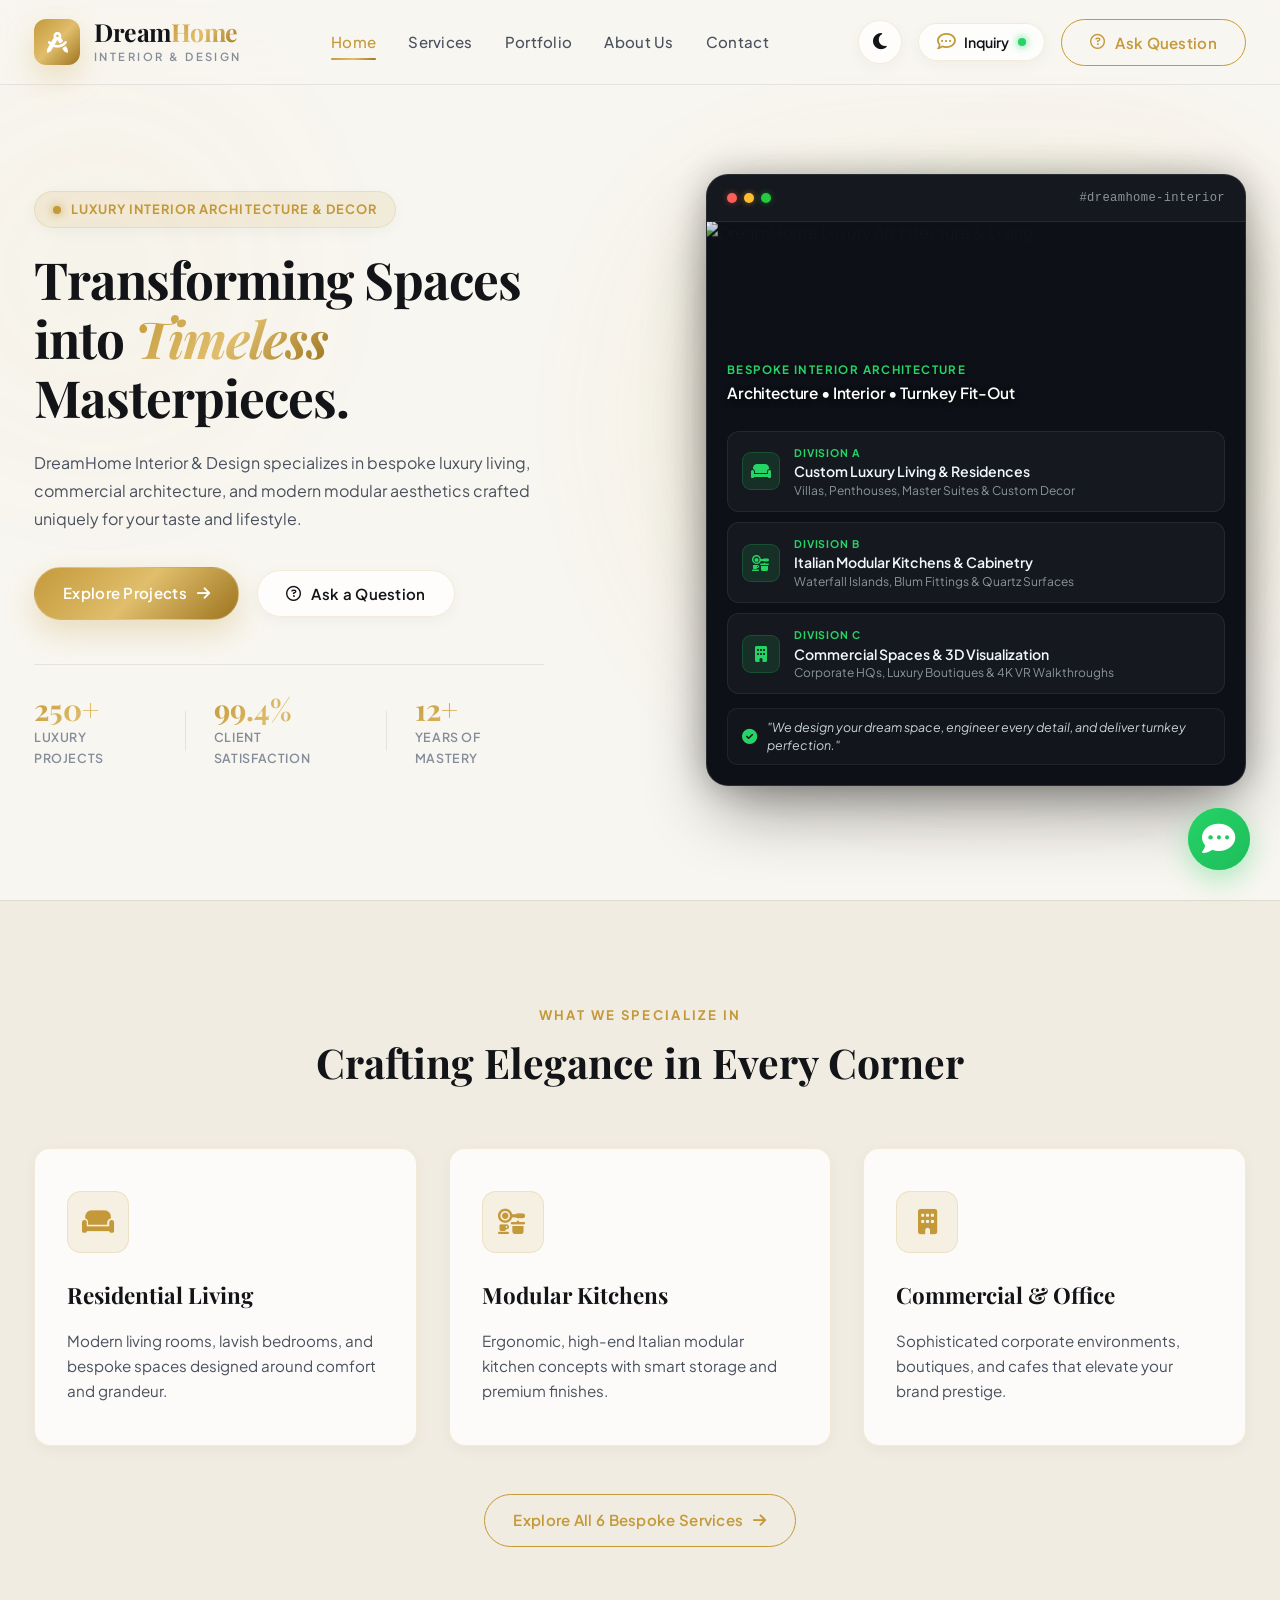
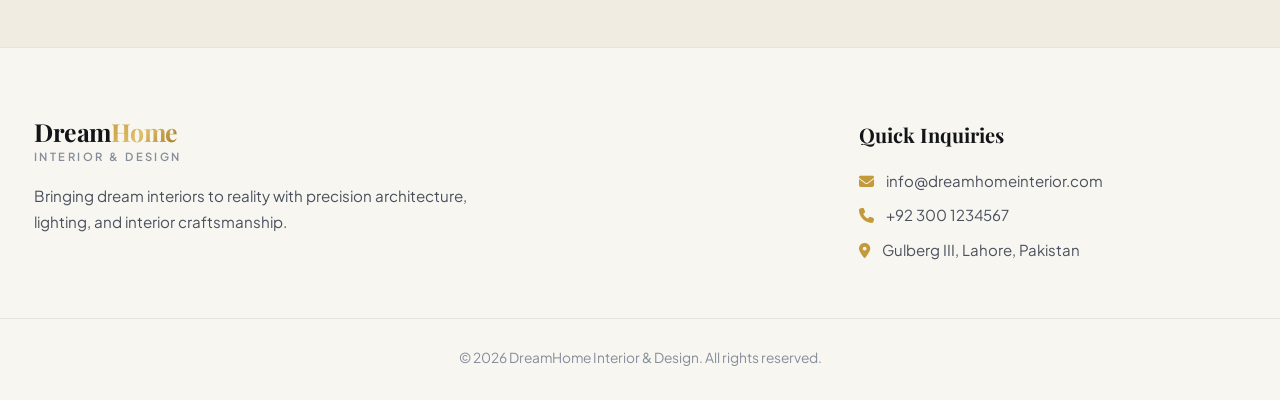
==== index.html @ 539689bb "first commit" ====
<!DOCTYPE html>
<html lang="en" data-theme="light">
<head>
    <meta charset="UTF-8">
    <meta name="viewport" content="width=device-width, initial-scale=1.0">
    <title>DreamHome Interior & Design | Luxury Architecture & Living</title>
    
    <!-- Google Fonts -->
    <link rel="preconnect" href="https://fonts.googleapis.com">
    <link rel="preconnect" href="https://fonts.gstatic.com" crossorigin>
    <link href="https://fonts.googleapis.com/css2?family=Playfair+Display:ital,wght@0,500;0,700;0,900;1,400&family=Plus+Jakarta+Sans:wght@300;400;500;600;700&display=swap" rel="stylesheet">
    
    <!-- Font Awesome Icons -->
    <link rel="stylesheet" href="https://cdnjs.cloudflare.com/ajax/libs/font-awesome/6.4.0/css/all.min.css">
    
    <!-- Custom CSS -->
    <link rel="stylesheet" href="style.css">
</head>
<body>

    <!-- ================= NAVBAR / HEADER ================= -->
    <header class="header">
        <div class="container nav-container">
            <a href="#" class="logo">
                <span class="logo-mark"><i class="fa-solid fa-compass-drafting"></i></span>
                <div class="logo-text">
                    <span class="brand-name">Dream<span>Home</span></span>
                    <span class="brand-sub">Interior & Design</span>
                </div>
            </a>

            <!-- Navigation Links -->
            <nav class="nav-menu" id="navMenu">
                <a href="index.html" class="nav-link active">Home</a>
                <a href="services.html" class="nav-link">Services</a>
                <a href="portfolio.html" class="nav-link">Portfolio</a>
                <a href="about.html" class="nav-link">About Us</a>
                <a href="contact.html" class="nav-link">Contact</a>
            </nav>

            <!-- Action Controls (Dark Mode & Ask Question) -->
            <div class="nav-actions">
                <!-- Theme Switcher Button -->
                <button class="theme-toggle-btn" id="themeToggle" aria-label="Toggle dark mode" title="Dark / Light Mode">
                    <i class="fa-solid fa-moon moon-icon"></i>
                    <i class="fa-solid fa-sun sun-icon"></i>
                </button>

                <!-- Message Inquiry Button with Hover WhatsApp Options -->
                <div class="nav-msg-wrapper" id="navMsgWrapper">
                    <button class="nav-msg-btn" id="navMsgBtn" aria-label="Message Inquiry" title="Message Inquiry">
                        <i class="fa-regular fa-comment-dots"></i>
                        <span class="nav-msg-text">Inquiry</span>
                        <span class="msg-dot"></span>
                    </button>
                    <div class="nav-msg-dropdown" id="navMsgDropdown">
                        <div class="dropdown-header">
                            <div class="dropdown-msg-icon"><i class="fa-solid fa-comments"></i></div>
                            <div>
                                <strong>Inquiry through WhatsApp</strong>
                                <span>Online | Instant Response</span>
                            </div>
                        </div>
                        <div class="dropdown-items">
                            <a href="https://wa.me/923001234567?text=Hello%20DreamHome!%20I%20have%20a%20general%20interior%20design%20inquiry." target="_blank" rel="noopener" class="dropdown-item">
                                <i class="fa-regular fa-comment-dots"></i>
                                <div>
                                    <strong>General Inquiry</strong>
                                    <small>Chat directly on WhatsApp</small>
                                </div>
                            </a>
                            <a href="https://wa.me/923001234567?text=Hello%20DreamHome!%20I%20want%20to%20get%20an%20estimate%20and%20quotation%20for%20my%20interior." target="_blank" rel="noopener" class="dropdown-item">
                                <i class="fa-solid fa-calculator"></i>
                                <div>
                                    <strong>Get Cost Estimate</strong>
                                    <small>Send room sizes to get pricing quote</small>
                                </div>
                            </a>
                            <a href="https://wa.me/923001234567?text=Hello%20DreamHome!%20I%20would%20like%20to%20book%20a%20site%20consultation%20visit." target="_blank" rel="noopener" class="dropdown-item">
                                <i class="fa-regular fa-calendar-check"></i>
                                <div>
                                    <strong>Book Site Consultation</strong>
                                    <small>Schedule an architect site visit</small>
                                </div>
                            </a>
                        </div>
                    </div>
                </div>

                <!-- Ask Question Button in Header -->
                <button class="btn btn-outline ask-btn" id="openAskModalBtn">
                    <i class="fa-regular fa-circle-question"></i>
                    <span>Ask Question</span>
                </button>

                <!-- Mobile Hamburger Icon -->
                <button class="mobile-toggle-btn" id="mobileMenuBtn" aria-label="Toggle menu">
                    <i class="fa-solid fa-bars"></i>
                </button>
            </div>
        </div>
        <!-- Mobile Drawer Overlay -->
        <div class="nav-overlay" id="navOverlay"></div>
    </header>

    <!-- ================= HERO SECTION ================= -->
    <section class="hero-section" id="home">
        <!-- Ambient Decorative Glows -->
        <div class="ambient-glow glow-hero-left"></div>
        <div class="ambient-glow glow-hero-right"></div>

        <div class="container hero-container">
            
            <!-- Hero Left Side (Content & Buttons) -->
            <div class="hero-content">
                <div class="hero-badge">
                    <span class="badge-dot"></span>
                    <span>Luxury Interior Architecture & Decor</span>
                </div>
                
                <h1 class="hero-title">
                    Transforming Spaces into <span class="title-highlight">Timeless</span> Masterpieces.
                </h1>
                
                <p class="hero-description">
                    DreamHome Interior & Design specializes in bespoke luxury living, commercial architecture, and modern modular aesthetics crafted uniquely for your taste and lifestyle.
                </p>
                
                <div class="hero-buttons">
                    <a href="portfolio.html" class="btn btn-primary">
                        <span>Explore Projects</span>
                        <i class="fa-solid fa-arrow-right"></i>
                    </a>
                    
                    <button class="btn btn-glass" id="heroConsultBtn">
                        <i class="fa-regular fa-circle-question"></i>
                        <span>Ask a Question</span>
                    </button>
                </div>

                <!-- Stats / Trust Counters -->
                <div class="hero-stats">
                    <div class="stat-item">
                        <span class="stat-number">250+</span>
                        <span class="stat-label">Luxury Projects</span>
                    </div>
                    <div class="stat-divider"></div>
                    <div class="stat-item">
                        <span class="stat-number">99.4%</span>
                        <span class="stat-label">Client Satisfaction</span>
                    </div>
                    <div class="stat-divider"></div>
                    <div class="stat-item">
                        <span class="stat-number">12+</span>
                        <span class="stat-label">Years of Mastery</span>
                    </div>
                </div>
            </div>

            <!-- Hero Right Side (Interactive Architectural Dashboard Card with Merged Picture) -->
            <div class="hero-image-wrapper">
                <div class="hero-image-aura"></div>
                
                <div class="hero-preview-card">
                    <!-- Top Bar with macOS Window Dots & Tag -->
                    <div class="preview-card-topbar">
                        <div class="window-controls">
                            <span class="control-dot dot-close"></span>
                            <span class="control-dot dot-minimize"></span>
                            <span class="control-dot dot-maximize"></span>
                        </div>
                        <div class="card-tag">#dreamhome-interior</div>
                    </div>

                    <!-- Background Picture Header with Gradient Fade & Text Overlay -->
                    <div class="preview-card-imgbox">
                        <img src="https://images.unsplash.com/photo-1600210492486-724fe5c67fb0?auto=format&fit=crop&w=1200&q=85" 
                             alt="DreamHome Luxury Architecture & Living" 
                             class="preview-img">
                        <div class="preview-img-overlay"></div>
                        <div class="card-headline-group">
                            <span class="card-accent-label">BESPOKE INTERIOR ARCHITECTURE</span>
                            <h3 class="card-headline">Architecture • Interior • Turnkey Fit-Out</h3>
                        </div>
                    </div>

                    <!-- Card Body Content with Interior Divisions -->
                    <div class="preview-card-body">

                        <!-- 3 Divisions List (Customized for DreamHome) -->
                        <div class="division-cards-list">
                            
                            <!-- Division A -->
                            <a href="services.html" class="division-item">
                                <div class="division-icon">
                                    <i class="fa-solid fa-couch"></i>
                                </div>
                                <div class="division-info">
                                    <span class="division-tag">DIVISION A</span>
                                    <h4>Custom Luxury Living & Residences</h4>
                                    <p>Villas, Penthouses, Master Suites & Custom Decor</p>
                                </div>
                            </a>

                            <!-- Division B -->
                            <a href="services.html" class="division-item">
                                <div class="division-icon">
                                    <i class="fa-solid fa-kitchen-set"></i>
                                </div>
                                <div class="division-info">
                                    <span class="division-tag">DIVISION B</span>
                                    <h4>Italian Modular Kitchens & Cabinetry</h4>
                                    <p>Waterfall Islands, Blum Fittings & Quartz Surfaces</p>
                                </div>
                            </a>

                            <!-- Division C -->
                            <a href="services.html" class="division-item">
                                <div class="division-icon">
                                    <i class="fa-solid fa-building"></i>
                                </div>
                                <div class="division-info">
                                    <span class="division-tag">DIVISION C</span>
                                    <h4>Commercial Spaces & 3D Visualization</h4>
                                    <p>Corporate HQs, Luxury Boutiques & 4K VR Walkthroughs</p>
                                </div>
                            </a>

                        </div>

                        <!-- Card Footer Quote with Green Check -->
                        <div class="preview-card-footer">
                            <i class="fa-solid fa-circle-check"></i>
                            <span>"We design your dream space, engineer every detail, and deliver turnkey perfection."</span>
                        </div>
                    </div>
                </div>

            </div>

        </div>
    </section>

    <!-- ================= FEATURED HIGHLIGHTS ================= -->
    <section class="services-preview" id="services">
        <div class="container">
            <div class="section-header">
                <span class="sub-heading">What We Specialize In</span>
                <h2 class="main-heading">Crafting Elegance in Every Corner</h2>
            </div>

            <div class="services-grid">
                <div class="service-card">
                    <div class="card-icon"><i class="fa-solid fa-couch"></i></div>
                    <h3>Residential Living</h3>
                    <p>Modern living rooms, lavish bedrooms, and bespoke spaces designed around comfort and grandeur.</p>
                </div>

                <div class="service-card">
                    <div class="card-icon"><i class="fa-solid fa-kitchen-set"></i></div>
                    <h3>Modular Kitchens</h3>
                    <p>Ergonomic, high-end Italian modular kitchen concepts with smart storage and premium finishes.</p>
                </div>

                <div class="service-card">
                    <div class="card-icon"><i class="fa-solid fa-building"></i></div>
                    <h3>Commercial & Office</h3>
                    <p>Sophisticated corporate environments, boutiques, and cafes that elevate your brand prestige.</p>
                </div>
            </div>

            <!-- Link to Dedicated Services Page -->
            <div class="services-more-cta">
                <a href="services.html" class="btn btn-outline">
                    <span>Explore All 6 Bespoke Services</span>
                    <i class="fa-solid fa-arrow-right"></i>
                </a>
            </div>
        </div>
    </section>

    <!-- ================= FOOTER ================= -->
    <footer class="footer" id="contact">
        <div class="container footer-content">
            <div class="footer-brand">
                <div class="logo-text">
                    <span class="brand-name">Dream<span>Home</span></span>
                    <span class="brand-sub">Interior & Design</span>
                </div>
                <p>Bringing dream interiors to reality with precision architecture, lighting, and interior craftsmanship.</p>
            </div>
            <div class="footer-links">
                <h4>Quick Inquiries</h4>
                <p><i class="fa-solid fa-envelope"></i> <a href="mailto:info@dreamhomeinterior.com">info@dreamhomeinterior.com</a></p>
                <p><i class="fa-solid fa-phone"></i> <a href="tel:+923001234567">+92 300 1234567</a></p>
                <p><i class="fa-solid fa-location-dot"></i> Gulberg III, Lahore, Pakistan</p>
            </div>
        </div>
        <div class="footer-bottom">
            <p>&copy; 2026 DreamHome Interior & Design. All rights reserved.</p>
        </div>
    </footer>

    <!-- ================= ASK QUESTION MODAL POPUP ================= -->
    <div class="modal-backdrop" id="askModal">
        <div class="modal-box">
            <button class="modal-close" id="closeAskModalBtn" aria-label="Close modal">
                <i class="fa-solid fa-xmark"></i>
            </button>
            <div class="modal-header">
                <div class="modal-icon">
                    <i class="fa-regular fa-comments"></i>
                </div>
                <h3>Ask a Question</h3>
                <p>Have an idea or need an estimate for your dream space? Send us a quick query!</p>
            </div>
            
            <form id="askForm" class="modal-form">
                <div class="form-group">
                    <label for="userName">Your Full Name</label>
                    <input type="text" id="userName" placeholder="e.g. Ali Ahmed" required>
                </div>

                <div class="form-group">
                    <label for="userPhone">Phone / WhatsApp Number</label>
                    <input type="tel" id="userPhone" placeholder="+92 300 1234567" required>
                </div>

                <div class="form-group">
                    <label for="userCategory">Project Type</label>
                    <select id="userCategory">
                        <option value="Home Interior">Full Home Interior</option>
                        <option value="Kitchen Design">Modular Kitchen</option>
                        <option value="Office / Commercial">Office / Commercial Space</option>
                        <option value="Renovation & Decor">Renovation & Decor</option>
                    </select>
                </div>

                <div class="form-group">
                    <label for="userQuestion">Your Question or Requirements</label>
                    <textarea id="userQuestion" rows="3" placeholder="Tell us about your room size, budget, or preferred design style..." required></textarea>
                </div>

                <button type="submit" class="btn btn-primary submit-btn">
                    <span>Send Query via WhatsApp</span>
                    <i class="fa-solid fa-comment-dots"></i>
                </button>
            </form>
        </div>
    </div>

    <!-- ================= FLOATING WHATSAPP / MESSAGE BUTTON ================= -->
    <a href="https://wa.me/923001234567?text=Hello%20DreamHome%20Interior%20%26%20Design!%20I%20would%20like%20to%20inquire%20about%20interior%20design%20services." 
       target="_blank" 
       rel="noopener noreferrer" 
       class="floating-whatsapp" 
       title="Inquiry via WhatsApp"
       aria-label="WhatsApp Inquiry">
        <div class="wa-tooltip">Inquiry via WhatsApp</div>
        <div class="wa-icon-box">
            <i class="fa-solid fa-comment-dots"></i>
        </div>
        <span class="wa-pulse"></span>
    </a>

    <!-- Custom JavaScript -->
    <script src="script.js"></script>
</body>
</html>
---- style.css ----
/* ==========================================================================
   DREAMHOME INTERIOR & DESIGN - LUXURY ARCHITECTURE & DECOR
   Enhanced Modern Aesthetic, Luxury Color Palettes & Full Responsive System
   ========================================================================== */

/* ---------- 1. DESIGN TOKENS & COLOR THEMES ---------- */
:root {
    /* Typography */
    --font-heading: 'Playfair Display', Georgia, serif;
    --font-body: 'Plus Jakarta Sans', system-ui, -apple-system, sans-serif;

    /* LIGHT THEME (Warm Alabaster, Cashmere Silk & Royal Champagne Gold) */
    --bg-primary: #f8f6f0;
    --bg-secondary: #f0ece1;
    --bg-surface: rgba(255, 255, 255, 0.78);
    --bg-surface-solid: #ffffff;
    --bg-modal: #ffffff;
    --header-bg: rgba(248, 246, 240, 0.82);

    --text-primary: #121418;
    --text-secondary: #4a515e;
    --text-muted: #858d9b;

    /* Metallic Imperial Gold Palette */
    --gold-primary: #c4993a;
    --gold-light: #e0be6c;
    --gold-dark: #9e741e;
    --gold-gradient: linear-gradient(135deg, #c4993a 0%, #e0be6c 50%, #9e741e 100%);
    --gold-gradient-hover: linear-gradient(135deg, #d8ac44 0%, #ecd087 50%, #b08323 100%);
    --gold-subtle: rgba(196, 153, 58, 0.12);
    --gold-glow: rgba(196, 153, 58, 0.32);
    --gold-hairline: rgba(196, 153, 58, 0.24);

    --border-color: rgba(18, 20, 24, 0.08);
    --border-card: rgba(196, 153, 58, 0.18);

    /* Shadows & Elevations */
    --shadow-sm: 0 4px 15px rgba(0, 0, 0, 0.04);
    --shadow-md: 0 10px 30px rgba(18, 20, 24, 0.06);
    --shadow-lg: 0 24px 55px rgba(18, 20, 24, 0.09);
    --shadow-gold: 0 12px 30px rgba(196, 153, 58, 0.28);

    /* WhatsApp Accent */
    --whatsapp-base: #25d366;
    --whatsapp-dark: #128c7e;
    --whatsapp-glow: rgba(37, 211, 102, 0.35);

    /* Spacing & Radii */
    --radius-sm: 8px;
    --radius-md: 16px;
    --radius-lg: 28px;
    --radius-full: 9999px;

    /* Transitions */
    --ease-smooth: cubic-bezier(0.16, 1, 0.3, 1);
    --transition: all 0.35s var(--ease-smooth);
}

/* DARK THEME (Midnight Obsidian, Smoked Onyx & Radiant Champagne) */
[data-theme="dark"] {
    --bg-primary: #090b0e;
    --bg-secondary: #10141b;
    --bg-surface: rgba(16, 20, 27, 0.76);
    --bg-surface-solid: #131720;
    --bg-modal: #12161f;
    --header-bg: rgba(9, 11, 14, 0.85);

    --text-primary: #f8f9fa;
    --text-secondary: #a3acba;
    --text-muted: #6e7787;

    /* Luminous Champagne Gold for Dark Mode */
    --gold-primary: #dfb557;
    --gold-light: #f3d489;
    --gold-dark: #b88b2b;
    --gold-gradient: linear-gradient(135deg, #dfb557 0%, #f3d489 50%, #b88b2b 100%);
    --gold-gradient-hover: linear-gradient(135deg, #ecd087 0%, #fff0be 50%, #c99c35 100%);
    --gold-subtle: rgba(223, 181, 87, 0.16);
    --gold-glow: rgba(223, 181, 87, 0.4);
    --gold-hairline: rgba(223, 181, 87, 0.28);

    --border-color: rgba(255, 255, 255, 0.08);
    --border-card: rgba(223, 181, 87, 0.22);

    --shadow-sm: 0 4px 20px rgba(0, 0, 0, 0.4);
    --shadow-md: 0 12px 35px rgba(0, 0, 0, 0.6);
    --shadow-lg: 0 25px 65px rgba(0, 0, 0, 0.8);
    --shadow-gold: 0 12px 35px rgba(223, 181, 87, 0.35);
}

/* ---------- 2. RESET & BASE SETUP ---------- */
*, *::before, *::after {
    margin: 0;
    padding: 0;
    box-sizing: border-box;
}

html {
    scroll-behavior: smooth;
    font-size: 16px;
    -webkit-text-size-adjust: 100%;
}

body {
    font-family: var(--font-body);
    background-color: var(--bg-primary);
    color: var(--text-primary);
    line-height: 1.65;
    overflow-x: hidden;
    position: relative;
    transition: background-color 0.45s ease, color 0.45s ease;
    -webkit-font-smoothing: antialiased;
    -moz-osx-font-smoothing: grayscale;
}

img {
    max-width: 100%;
    height: auto;
    display: block;
}

a {
    color: inherit;
    text-decoration: none;
    transition: var(--transition);
}

button {
    font-family: inherit;
    cursor: pointer;
    border: none;
    background: transparent;
    outline: none;
    transition: var(--transition);
}

.container {
    width: 100%;
    max-width: 1260px;
    margin: 0 auto;
    padding: 0 24px;
}

/* ---------- 3. AMBIENT GLOW BACKDROPS ---------- */
.ambient-glow {
    position: absolute;
    border-radius: 50%;
    filter: blur(100px);
    pointer-events: none;
    z-index: 1;
    opacity: 0.6;
    transition: var(--transition);
}

.glow-hero-left {
    top: 5%;
    left: -10%;
    width: 450px;
    height: 450px;
    background: radial-gradient(circle, var(--gold-subtle) 0%, transparent 70%);
}

.glow-hero-right {
    top: 15%;
    right: -5%;
    width: 550px;
    height: 550px;
    background: radial-gradient(circle, var(--gold-subtle) 0%, transparent 70%);
    opacity: 0.8;
}

/* ---------- 4. HEADER & NAVIGATION ---------- */
.header {
    position: fixed;
    top: 0;
    left: 0;
    width: 100%;
    z-index: 1100;
    background: var(--header-bg);
    backdrop-filter: blur(16px);
    -webkit-backdrop-filter: blur(16px);
    border-bottom: 1px solid var(--border-color);
    transition: background 0.4s ease, border-color 0.4s ease;
}

.nav-container {
    display: flex;
    align-items: center;
    justify-content: space-between;
    height: 84px;
}

/* Brand Logo */
.logo {
    display: flex;
    align-items: center;
    gap: 14px;
    user-select: none;
}

.logo-mark {
    width: 46px;
    height: 46px;
    background: var(--gold-gradient);
    color: #ffffff;
    border-radius: 12px;
    display: flex;
    align-items: center;
    justify-content: center;
    font-size: 1.3rem;
    box-shadow: var(--shadow-gold);
    transition: transform 0.3s ease;
}

.logo:hover .logo-mark {
    transform: rotate(6deg) scale(1.05);
}

.logo-text {
    display: flex;
    flex-direction: column;
}

.brand-name {
    font-family: var(--font-heading);
    font-size: 1.55rem;
    font-weight: 700;
    letter-spacing: -0.02em;
    color: var(--text-primary);
    line-height: 1.1;
}

.brand-name span {
    background: var(--gold-gradient);
    -webkit-background-clip: text;
    -webkit-text-fill-color: transparent;
}

.brand-sub {
    font-size: 0.7rem;
    text-transform: uppercase;
    letter-spacing: 0.22em;
    color: var(--text-muted);
    font-weight: 600;
    margin-top: 2px;
}

/* Desktop Nav Menu */
.nav-menu {
    display: flex;
    align-items: center;
    gap: 32px;
}

.nav-link {
    font-size: 0.94rem;
    font-weight: 500;
    color: var(--text-secondary);
    position: relative;
    padding: 6px 0;
    letter-spacing: 0.02em;
}

.nav-link:hover,
.nav-link.active {
    color: var(--gold-primary);
}

.nav-link::after {
    content: '';
    position: absolute;
    bottom: 0;
    left: 0;
    width: 0;
    height: 2px;
    background: var(--gold-gradient);
    border-radius: 2px;
    transition: width 0.3s var(--ease-smooth);
}

.nav-link:hover::after,
.nav-link.active::after {
    width: 100%;
}

/* Nav Actions */
.nav-actions {
    display: flex;
    align-items: center;
    gap: 16px;
}

/* Luxury Theme Toggle Button */
.theme-toggle-btn {
    width: 44px;
    height: 44px;
    border-radius: 50%;
    background: var(--bg-surface);
    border: 1px solid var(--border-card);
    color: var(--text-primary);
    display: flex;
    align-items: center;
    justify-content: center;
    font-size: 1.15rem;
    box-shadow: var(--shadow-sm);
    position: relative;
    overflow: hidden;
}

.theme-toggle-btn:hover {
    border-color: var(--gold-primary);
    color: var(--gold-primary);
    transform: translateY(-2px);
    box-shadow: var(--shadow-gold);
}

.theme-toggle-btn .moon-icon {
    display: block;
    transition: transform 0.4s ease;
}

.theme-toggle-btn .sun-icon {
    display: none;
    color: #ffb830;
    transition: transform 0.4s ease;
}

[data-theme="dark"] .theme-toggle-btn .moon-icon {
    display: none;
}

[data-theme="dark"] .theme-toggle-btn .sun-icon {
    display: block;
}

/* Navbar Message & Inquiry Button (Clean Message Icon with WhatsApp Options on Hover) */
.nav-msg-wrapper {
    position: relative;
    display: inline-flex;
    align-items: center;
}

.nav-msg-btn {
    display: inline-flex;
    align-items: center;
    gap: 9px;
    padding: 9px 18px;
    border-radius: var(--radius-full);
    background: var(--bg-surface);
    border: 1px solid var(--border-card);
    color: var(--text-primary);
    font-size: 0.88rem;
    font-weight: 600;
    cursor: pointer;
    transition: var(--transition);
    position: relative;
    box-shadow: var(--shadow-sm);
    backdrop-filter: blur(10px);
}

.nav-msg-btn i {
    font-size: 1.15rem;
    color: var(--gold-primary);
    transition: transform 0.3s ease, color 0.3s ease;
}

.nav-msg-btn:hover {
    border-color: var(--gold-primary);
    color: var(--gold-primary);
    box-shadow: var(--shadow-gold);
    transform: translateY(-2px);
}

.nav-msg-btn:hover i {
    transform: scale(1.1);
}

.msg-dot {
    width: 8px;
    height: 8px;
    border-radius: 50%;
    background-color: var(--whatsapp-base);
    box-shadow: 0 0 8px var(--whatsapp-base);
    animation: waPulse 2s infinite ease-out;
}

/* WhatsApp Message Dropdown Menu */
.nav-msg-dropdown {
    position: absolute;
    top: calc(100% + 14px);
    right: 0;
    width: 320px;
    background: var(--bg-modal);
    border: 1.5px solid var(--border-card);
    border-radius: var(--radius-md);
    box-shadow: 0 20px 45px rgba(0, 0, 0, 0.22);
    opacity: 0;
    visibility: hidden;
    transform: translateY(10px);
    transition: all 0.25s var(--ease-smooth);
    z-index: 1200;
    backdrop-filter: blur(16px);
    -webkit-backdrop-filter: blur(16px);
    overflow: hidden;
}

[data-theme="dark"] .nav-msg-dropdown {
    box-shadow: 0 22px 55px rgba(0, 0, 0, 0.65);
}

.nav-msg-wrapper:hover .nav-msg-dropdown,
.nav-msg-wrapper.open .nav-msg-dropdown {
    opacity: 1;
    visibility: visible;
    transform: translateY(0);
}

.dropdown-header {
    display: flex;
    align-items: center;
    gap: 12px;
    padding: 16px 18px;
    background: var(--bg-secondary);
    border-bottom: 1px solid var(--border-color);
}

.dropdown-msg-icon {
    width: 38px;
    height: 38px;
    border-radius: 50%;
    background: var(--gold-subtle);
    color: var(--gold-primary);
    display: flex;
    align-items: center;
    justify-content: center;
    font-size: 1.25rem;
    flex-shrink: 0;
    border: 1px solid var(--border-card);
}

.dropdown-header strong {
    display: block;
    font-size: 0.92rem;
    color: var(--text-primary);
}

.dropdown-header span {
    font-size: 0.74rem;
    color: var(--text-muted);
}

.dropdown-items {
    padding: 8px;
    display: flex;
    flex-direction: column;
    gap: 4px;
}

.dropdown-item {
    display: flex;
    align-items: center;
    gap: 12px;
    padding: 10px 14px;
    border-radius: var(--radius-sm);
    color: var(--text-primary);
    transition: var(--transition);
}

.dropdown-item:hover {
    background: var(--bg-secondary);
    transform: translateX(4px);
}

.dropdown-item i {
    font-size: 1.1rem;
    color: var(--gold-primary);
    width: 20px;
    text-align: center;
    flex-shrink: 0;
}

.dropdown-item strong {
    display: block;
    font-size: 0.88rem;
    color: var(--text-primary);
}

.dropdown-item small {
    display: block;
    font-size: 0.75rem;
    color: var(--text-muted);
}

/* Mobile Hamburger Button */
.mobile-toggle-btn {
    display: none;
    width: 44px;
    height: 44px;
    border-radius: var(--radius-sm);
    background: var(--bg-surface);
    border: 1px solid var(--border-card);
    color: var(--text-primary);
    font-size: 1.35rem;
    align-items: center;
    justify-content: center;
    box-shadow: var(--shadow-sm);
}

.nav-overlay {
    display: none;
    position: fixed;
    inset: 0;
    background: rgba(0, 0, 0, 0.55);
    backdrop-filter: blur(4px);
    -webkit-backdrop-filter: blur(4px);
    z-index: 1050;
    opacity: 0;
    pointer-events: none;
    transition: opacity 0.3s ease;
}

.nav-overlay.active {
    opacity: 1;
    pointer-events: auto;
}

/* ---------- 5. BUTTONS (LUXURY FINISHES) ---------- */
.btn {
    display: inline-flex;
    align-items: center;
    justify-content: center;
    gap: 10px;
    padding: 13px 28px;
    border-radius: var(--radius-full);
    font-size: 0.94rem;
    font-weight: 600;
    letter-spacing: 0.02em;
    cursor: pointer;
    white-space: nowrap;
    position: relative;
    overflow: hidden;
    transition: var(--transition);
}

/* Primary Gold Button */
.btn-primary {
    background: var(--gold-gradient);
    color: #ffffff;
    box-shadow: var(--shadow-gold);
    border: 1px solid rgba(255, 255, 255, 0.2);
}

.btn-primary:hover {
    background: var(--gold-gradient-hover);
    transform: translateY(-2.5px);
    box-shadow: 0 16px 35px rgba(196, 153, 58, 0.45);
}

.btn-primary:active {
    transform: translateY(0);
}

/* Outline Gold Button */
.btn-outline {
    border: 1.5px solid var(--gold-primary);
    color: var(--gold-primary);
    background: transparent;
}

.btn-outline:hover {
    background: var(--gold-primary);
    color: #ffffff;
    transform: translateY(-2px);
    box-shadow: var(--shadow-gold);
}

/* Glassmorphism Secondary Button */
.btn-glass {
    background: var(--bg-surface);
    color: var(--text-primary);
    border: 1px solid var(--border-card);
    backdrop-filter: blur(12px);
    -webkit-backdrop-filter: blur(12px);
    box-shadow: var(--shadow-sm);
}

.btn-glass:hover {
    border-color: var(--gold-primary);
    color: var(--gold-primary);
    transform: translateY(-2px);
    box-shadow: var(--shadow-md);
}

/* ---------- 6. HERO SECTION ---------- */
.hero-section {
    position: relative;
    min-height: 100vh;
    padding: 155px 0 95px;
    display: flex;
    align-items: center;
    overflow: hidden;
}

.hero-container {
    display: grid;
    grid-template-columns: 1fr 1.25fr;
    align-items: center;
    gap: 45px;
    position: relative;
    z-index: 2;
}

/* Hero Content (Left) */
.hero-content {
    display: flex;
    flex-direction: column;
    align-items: flex-start;
    z-index: 3;
}

.hero-badge {
    display: inline-flex;
    align-items: center;
    gap: 10px;
    background: var(--gold-subtle);
    color: var(--gold-primary);
    border: 1px solid var(--border-card);
    padding: 7px 18px;
    border-radius: var(--radius-full);
    font-size: 0.8rem;
    font-weight: 700;
    letter-spacing: 0.08em;
    text-transform: uppercase;
    margin-bottom: 22px;
    box-shadow: var(--shadow-sm);
}

.badge-dot {
    width: 8px;
    height: 8px;
    background-color: var(--gold-primary);
    border-radius: 50%;
    box-shadow: 0 0 10px var(--gold-primary);
    animation: pulseDot 2s infinite ease-in-out;
}

.hero-title {
    font-family: var(--font-heading);
    font-size: clamp(2.3rem, 4vw, 3.8rem);
    line-height: 1.15;
    font-weight: 700;
    color: var(--text-primary);
    letter-spacing: -0.02em;
    margin-bottom: 22px;
}

.title-highlight {
    font-style: italic;
    background: var(--gold-gradient);
    -webkit-background-clip: text;
    -webkit-text-fill-color: transparent;
    display: inline-block;
}

.hero-description {
    font-size: clamp(1rem, 1.1vw, 1.15rem);
    color: var(--text-secondary);
    line-height: 1.75;
    margin-bottom: 34px;
    max-width: 510px;
}

.hero-buttons {
    display: flex;
    align-items: center;
    gap: 18px;
    flex-wrap: wrap;
    margin-bottom: 44px;
}

/* Hero Trust Counters */
.hero-stats {
    display: flex;
    align-items: center;
    gap: 28px;
    padding-top: 28px;
    border-top: 1px solid var(--border-color);
    width: 100%;
    max-width: 510px;
}

.stat-item {
    display: flex;
    flex-direction: column;
}

.stat-number {
    font-family: var(--font-heading);
    font-size: 1.85rem;
    font-weight: 700;
    line-height: 1.1;
    background: var(--gold-gradient);
    -webkit-background-clip: text;
    -webkit-text-fill-color: transparent;
}

.stat-label {
    font-size: 0.78rem;
    color: var(--text-muted);
    font-weight: 600;
    text-transform: uppercase;
    letter-spacing: 0.05em;
    margin-top: 2px;
}

.stat-divider {
    width: 1px;
    height: 40px;
    background: var(--border-color);
}

/* ---------- 7. HERO RIGHT SIDE (ARCHITECTURAL DASHBOARD CARD & PICTURE OVERLAY) ---------- */
.hero-image-wrapper {
    position: relative;
    width: 100%;
    display: flex;
    justify-content: flex-end;
    align-items: center;
}

/* Ambient Halo Radiating Behind Card */
.hero-image-aura {
    position: absolute;
    width: 100%;
    height: 100%;
    border-radius: 28px;
    background: radial-gradient(circle at 60% 40%, rgba(37, 211, 102, 0.16), rgba(196, 153, 58, 0.14) 45%, transparent 75%);
    filter: blur(65px);
    z-index: 1;
    opacity: 0.85;
    pointer-events: none;
}

/* Sleek macOS Architectural Card Container */
.hero-preview-card {
    position: relative;
    z-index: 2;
    width: 100%;
    max-width: 540px;
    background: #0d1117;
    border: 1.5px solid rgba(255, 255, 255, 0.12);
    border-radius: 22px;
    overflow: hidden;
    box-shadow: 0 30px 70px -12px rgba(0, 0, 0, 0.45), 0 0 35px rgba(0, 0, 0, 0.25);
    backdrop-filter: blur(20px);
    -webkit-backdrop-filter: blur(20px);
    transition: transform 0.4s var(--ease-smooth), box-shadow 0.4s var(--ease-smooth), border-color 0.4s ease;
}

.hero-preview-card:hover {
    transform: translateY(-5px);
    border-color: rgba(37, 211, 102, 0.35);
    box-shadow: 0 40px 85px -15px rgba(0, 0, 0, 0.6), 0 0 35px rgba(37, 211, 102, 0.15);
}

[data-theme="dark"] .hero-preview-card {
    background: #090d13;
    border-color: rgba(255, 255, 255, 0.1);
}

/* Card Window Top Bar */
.preview-card-topbar {
    display: flex;
    align-items: center;
    justify-content: space-between;
    padding: 13px 20px;
    background: rgba(255, 255, 255, 0.03);
    border-bottom: 1px solid rgba(255, 255, 255, 0.08);
}

.window-controls {
    display: flex;
    align-items: center;
    gap: 7px;
}

.control-dot {
    width: 10px;
    height: 10px;
    border-radius: 50%;
    display: inline-block;
}

.dot-close {
    background: #ff5f56;
    box-shadow: 0 0 6px rgba(255, 95, 86, 0.45);
}

.dot-minimize {
    background: #ffbd2e;
    box-shadow: 0 0 6px rgba(255, 189, 46, 0.45);
}

.dot-maximize {
    background: #27c93f;
    box-shadow: 0 0 6px rgba(39, 201, 63, 0.45);
}

.card-tag {
    font-family: 'SF Mono', 'Fira Code', Menlo, Monaco, Consolas, monospace;
    font-size: 0.76rem;
    color: #8b949e;
    letter-spacing: 0.03em;
    font-weight: 500;
}

/* Picture Box with Gradient Fade & Text Overlay */
.preview-card-imgbox {
    position: relative;
    width: 100%;
    height: 195px;
    overflow: hidden;
}

.preview-img {
    width: 100%;
    height: 100%;
    object-fit: cover;
    object-position: center;
    transform: scale(1.02);
    transition: transform 0.8s var(--ease-smooth);
}

.hero-preview-card:hover .preview-img {
    transform: scale(1.07);
}

.preview-img-overlay {
    position: absolute;
    inset: 0;
    background: linear-gradient(180deg, rgba(13, 17, 23, 0.08) 0%, rgba(13, 17, 23, 0.5) 45%, #0d1117 100%);
    pointer-events: none;
}

[data-theme="dark"] .preview-img-overlay {
    background: linear-gradient(180deg, rgba(9, 13, 19, 0.08) 0%, rgba(9, 13, 19, 0.55) 45%, #090d13 100%);
}

/* Text placed directly over the Hero Section Picture */
.card-headline-group {
    position: absolute;
    bottom: 14px;
    left: 20px;
    right: 20px;
    z-index: 3;
    pointer-events: none;
}

.card-accent-label {
    display: block;
    font-size: 0.72rem;
    font-weight: 700;
    color: #25d366;
    letter-spacing: 0.12em;
    text-transform: uppercase;
    margin-bottom: 4px;
    text-shadow: 0 1px 4px rgba(0, 0, 0, 0.7);
}

.card-headline {
    font-size: 0.96rem;
    font-weight: 600;
    color: #ffffff;
    letter-spacing: -0.01em;
    margin: 0;
    line-height: 1.3;
    text-shadow: 0 2px 6px rgba(0, 0, 0, 0.85);
}

/* Card Body with Division Cards List */
.preview-card-body {
    padding: 14px 20px 20px;
    display: flex;
    flex-direction: column;
    gap: 12px;
}

.division-cards-list {
    display: flex;
    flex-direction: column;
    gap: 10px;
}

.division-item {
    display: flex;
    align-items: center;
    gap: 14px;
    padding: 12px 14px;
    border-radius: 12px;
    background: rgba(255, 255, 255, 0.035);
    border: 1px solid rgba(255, 255, 255, 0.07);
    transition: all 0.28s var(--ease-smooth);
    cursor: pointer;
    text-decoration: none;
    color: inherit;
}

.division-item:hover {
    background: rgba(255, 255, 255, 0.075);
    border-color: rgba(37, 211, 102, 0.35);
    transform: translateX(4px);
}

.division-icon {
    width: 38px;
    height: 38px;
    border-radius: 9px;
    background: rgba(37, 211, 102, 0.12);
    color: #25d366;
    display: flex;
    align-items: center;
    justify-content: center;
    font-size: 1rem;
    flex-shrink: 0;
    border: 1px solid rgba(37, 211, 102, 0.2);
    transition: all 0.28s ease;
}

.division-item:hover .division-icon {
    background: rgba(37, 211, 102, 0.22);
    transform: scale(1.06);
    box-shadow: 0 0 12px rgba(37, 211, 102, 0.25);
}

.division-info {
    display: flex;
    flex-direction: column;
    gap: 2px;
}

.division-tag {
    font-size: 0.66rem;
    font-weight: 700;
    color: #25d366;
    letter-spacing: 0.08em;
    text-transform: uppercase;
}

.division-info h4 {
    font-size: 0.88rem;
    font-weight: 600;
    color: #f0f6fc;
    margin: 0;
    line-height: 1.25;
}

.division-info p {
    font-size: 0.75rem;
    color: #8b949e;
    margin: 0;
    line-height: 1.35;
}

/* Card Bottom Quote Pill */
.preview-card-footer {
    display: flex;
    align-items: center;
    gap: 10px;
    padding: 10px 14px;
    border-radius: 10px;
    background: rgba(255, 255, 255, 0.025);
    border: 1px solid rgba(255, 255, 255, 0.06);
    font-size: 0.78rem;
    color: #c9d1d9;
    margin-top: 2px;
}

.preview-card-footer i {
    color: #25d366;
    font-size: 0.95rem;
    flex-shrink: 0;
}

.preview-card-footer span {
    font-style: italic;
    color: #c9d1d9;
    line-height: 1.4;
}

/* ---------- 8. FEATURED SERVICES SECTION ---------- */
.services-preview {
    padding: 100px 0;
    background-color: var(--bg-secondary);
    border-top: 1px solid var(--border-color);
    position: relative;
    transition: background 0.45s ease;
}

.section-header {
    text-align: center;
    max-width: 680px;
    margin: 0 auto 60px;
}

.sub-heading {
    display: inline-block;
    color: var(--gold-primary);
    font-weight: 700;
    font-size: 0.82rem;
    letter-spacing: 0.18em;
    text-transform: uppercase;
    margin-bottom: 12px;
}

.main-heading {
    font-family: var(--font-heading);
    font-size: clamp(2rem, 3.2vw, 2.75rem);
    color: var(--text-primary);
    line-height: 1.22;
}

.services-grid {
    display: grid;
    grid-template-columns: repeat(3, 1fr);
    gap: 32px;
}

.service-card {
    background: var(--bg-surface);
    border: 1px solid var(--border-card);
    padding: 42px 32px;
    border-radius: var(--radius-md);
    transition: var(--transition);
    box-shadow: var(--shadow-sm);
    position: relative;
    backdrop-filter: blur(12px);
    -webkit-backdrop-filter: blur(12px);
}

.service-card:hover {
    transform: translateY(-8px);
    border-color: var(--gold-primary);
    box-shadow: var(--shadow-lg);
}

.card-icon {
    width: 62px;
    height: 62px;
    border-radius: 14px;
    background: var(--gold-subtle);
    color: var(--gold-primary);
    display: flex;
    align-items: center;
    justify-content: center;
    font-size: 1.6rem;
    margin-bottom: 24px;
    border: 1px solid var(--border-card);
    transition: transform 0.3s ease;
}

.service-card:hover .card-icon {
    transform: scale(1.08) rotate(4deg);
    background: var(--gold-gradient);
    color: #ffffff;
}

.service-card h3 {
    font-family: var(--font-heading);
    font-size: 1.4rem;
    margin-bottom: 14px;
    color: var(--text-primary);
}

.service-card p {
    font-size: 0.95rem;
    color: var(--text-secondary);
    line-height: 1.65;
}

/* ---------- 9. FOOTER ---------- */
.footer {
    background: var(--bg-primary);
    border-top: 1px solid var(--border-color);
    padding: 70px 0 30px;
    transition: background 0.45s ease;
}

.footer-content {
    display: grid;
    grid-template-columns: 2fr 1fr;
    gap: 50px;
    margin-bottom: 45px;
}

.footer-brand p {
    margin-top: 18px;
    color: var(--text-secondary);
    max-width: 440px;
    font-size: 0.95rem;
    line-height: 1.7;
}

.footer-links h4 {
    font-family: var(--font-heading);
    font-size: 1.25rem;
    margin-bottom: 18px;
    color: var(--text-primary);
}

.footer-links p {
    color: var(--text-secondary);
    font-size: 0.94rem;
    margin-bottom: 10px;
    display: flex;
    align-items: center;
    gap: 12px;
}

.footer-links i {
    color: var(--gold-primary);
}

.footer-bottom {
    text-align: center;
    border-top: 1px solid var(--border-color);
    padding-top: 28px;
    color: var(--text-muted);
    font-size: 0.86rem;
}

/* ---------- 10. ASK QUESTION MODAL POPUP ---------- */
.modal-backdrop {
    position: fixed;
    inset: 0;
    background: rgba(0, 0, 0, 0.7);
    backdrop-filter: blur(10px);
    -webkit-backdrop-filter: blur(10px);
    display: flex;
    align-items: center;
    justify-content: center;
    z-index: 2000;
    opacity: 0;
    visibility: hidden;
    padding: 24px;
    transition: opacity 0.35s ease, visibility 0.35s ease;
}

.modal-backdrop.active {
    opacity: 1;
    visibility: visible;
}

.modal-box {
    background: var(--bg-modal);
    border: 1px solid var(--border-card);
    width: 100%;
    max-width: 520px;
    max-height: 90vh;
    overflow-y: auto;
    border-radius: var(--radius-lg);
    padding: 38px 32px;
    position: relative;
    box-shadow: 0 30px 70px rgba(0, 0, 0, 0.5);
    transform: translateY(30px) scale(0.95);
    transition: transform 0.35s var(--ease-smooth);
}

.modal-backdrop.active .modal-box {
    transform: translateY(0) scale(1);
}

.modal-close {
    position: absolute;
    top: 22px;
    right: 22px;
    width: 38px;
    height: 38px;
    border-radius: 50%;
    background: var(--bg-secondary);
    color: var(--text-secondary);
    display: flex;
    align-items: center;
    justify-content: center;
    font-size: 1.15rem;
    border: 1px solid var(--border-color);
}

.modal-close:hover {
    color: #e74c3c;
    border-color: #e74c3c;
    transform: rotate(90deg);
}

.modal-header {
    margin-bottom: 26px;
}

.modal-icon {
    width: 52px;
    height: 52px;
    border-radius: 14px;
    background: var(--gold-subtle);
    color: var(--gold-primary);
    display: flex;
    align-items: center;
    justify-content: center;
    font-size: 1.5rem;
    margin-bottom: 16px;
    border: 1px solid var(--border-card);
}

.modal-header h3 {
    font-family: var(--font-heading);
    font-size: 1.7rem;
    color: var(--text-primary);
    margin-bottom: 8px;
}

.modal-header p {
    color: var(--text-secondary);
    font-size: 0.92rem;
}

.modal-form {
    display: flex;
    flex-direction: column;
    gap: 18px;
}

.form-group {
    display: flex;
    flex-direction: column;
    gap: 7px;
    text-align: left;
}

.form-group label {
    font-size: 0.86rem;
    font-weight: 600;
    color: var(--text-primary);
}

.form-group input,
.form-group select,
.form-group textarea {
    width: 100%;
    padding: 13px 18px;
    border-radius: var(--radius-sm);
    border: 1px solid var(--border-color);
    background: var(--bg-secondary);
    color: var(--text-primary);
    font-family: var(--font-body);
    font-size: 0.94rem;
    outline: none;
    transition: var(--transition);
}

.form-group input:focus,
.form-group select:focus,
.form-group textarea:focus {
    border-color: var(--gold-primary);
    box-shadow: 0 0 0 3px var(--gold-subtle);
}

.submit-btn {
    width: 100%;
    margin-top: 10px;
    background: linear-gradient(135deg, var(--whatsapp-base), var(--whatsapp-dark));
    box-shadow: 0 10px 25px var(--whatsapp-glow);
    color: #ffffff;
    font-size: 1rem;
    padding: 14px;
}

.submit-btn:hover {
    background: linear-gradient(135deg, #20ba5a, #0e7266);
    box-shadow: 0 14px 30px rgba(37, 211, 102, 0.5);
    transform: translateY(-2px);
}

/* ---------- 11. FLOATING WHATSAPP BUTTON ---------- */
.floating-whatsapp {
    position: fixed;
    bottom: 30px;
    right: 30px;
    z-index: 1500;
    display: flex;
    align-items: center;
    gap: 12px;
}

.wa-icon-box {
    width: 62px;
    height: 62px;
    background: linear-gradient(135deg, var(--whatsapp-base), #1ebd5b);
    color: #ffffff;
    border-radius: 50%;
    display: flex;
    align-items: center;
    justify-content: center;
    font-size: 2.1rem;
    box-shadow: 0 10px 28px var(--whatsapp-glow);
    position: relative;
    z-index: 2;
    transition: var(--transition);
}

.floating-whatsapp:hover .wa-icon-box {
    transform: scale(1.1) rotate(6deg);
    box-shadow: 0 14px 35px rgba(37, 211, 102, 0.6);
}

.wa-pulse {
    position: absolute;
    right: 0;
    bottom: 0;
    width: 62px;
    height: 62px;
    border-radius: 50%;
    background: var(--whatsapp-base);
    opacity: 0.65;
    animation: waPulse 2.2s infinite ease-out;
    z-index: 1;
}

.wa-tooltip {
    background: var(--bg-surface);
    color: var(--text-primary);
    border: 1px solid var(--border-card);
    padding: 9px 16px;
    border-radius: var(--radius-full);
    font-size: 0.84rem;
    font-weight: 600;
    box-shadow: var(--shadow-md);
    white-space: nowrap;
    opacity: 0;
    transform: translateX(12px);
    transition: var(--transition);
    pointer-events: none;
    backdrop-filter: blur(8px);
}

.floating-whatsapp:hover .wa-tooltip {
    opacity: 1;
    transform: translateX(0);
}

/* ---------- 12. KEYFRAME ANIMATIONS ---------- */
@keyframes floatCard {
    0%, 100% {
        transform: translateY(0);
    }
    50% {
        transform: translateY(-10px);
    }
}

@keyframes pulseDot {
    0%, 100% {
        opacity: 1;
        transform: scale(1);
    }
    50% {
        opacity: 0.35;
        transform: scale(1.4);
    }
}

@keyframes waPulse {
    0% {
        transform: scale(1);
        opacity: 0.7;
    }
    100% {
        transform: scale(1.75);
        opacity: 0;
    }
}

/* ==========================================================================
   13. COMPREHENSIVE RESPONSIVE DESIGN (DESKTOP, LAPTOP, TABLET, MOBILE)
   ========================================================================== */

/* Laptop & Large Tablets (<= 1140px) */
@media (max-width: 1140px) {
    .hero-container {
        gap: 35px;
    }

    .image-blend-container {
        height: 560px;
        max-width: 580px;
    }

    .badge-top {
        left: -10px;
        top: 30px;
    }

    .badge-bottom {
        right: -10px;
        bottom: 30px;
    }
}

/* Medium Tablets (<= 992px) */
@media (max-width: 992px) {
    .hero-section {
        padding: 135px 0 75px;
    }

    .hero-container {
        grid-template-columns: 1fr;
        text-align: center;
        gap: 55px;
    }

    .hero-content {
        align-items: center;
    }

    .hero-description {
        margin-left: auto;
        margin-right: auto;
    }

    .hero-buttons {
        justify-content: center;
    }

    .hero-stats {
        justify-content: center;
        margin: 0 auto;
    }

    .hero-image-wrapper {
        margin: 0 auto;
        justify-content: center;
    }

    .image-blend-container {
        height: 500px;
        max-width: 620px;
    }

    .services-grid {
        grid-template-columns: repeat(2, 1fr);
    }

    .footer-content {
        grid-template-columns: 1fr;
        gap: 35px;
    }
}

/* Small Tablets & Mobile Devices (<= 768px) */
@media (max-width: 768px) {
    .nav-container {
        height: 74px;
    }

    /* Mobile Drawer Menu */
    .nav-menu {
        position: fixed;
        top: 74px;
        left: 0;
        width: 100%;
        background: var(--bg-modal);
        flex-direction: column;
        align-items: center;
        padding: 35px 24px;
        gap: 22px;
        border-bottom: 1px solid var(--border-color);
        box-shadow: var(--shadow-lg);
        transform: translateY(-120%);
        opacity: 0;
        visibility: hidden;
        transition: transform 0.4s var(--ease-smooth), opacity 0.3s ease, visibility 0.3s ease;
        z-index: 1060;
    }

    .nav-menu.open {
        transform: translateY(0);
        opacity: 1;
        visibility: visible;
    }

    .nav-overlay {
        display: block;
    }

    .mobile-toggle-btn {
        display: flex;
    }

    .nav-actions .ask-btn {
        display: none; /* Accessible in Hero and WhatsApp on mobile */
    }

    .nav-msg-text {
        display: none;
    }

    .nav-msg-btn {
        padding: 0;
        width: 44px;
        height: 44px;
        border-radius: 50%;
        justify-content: center;
    }

    .msg-dot {
        position: absolute;
        top: 5px;
        right: 5px;
    }

    .nav-msg-dropdown {
        right: -60px;
        width: 290px;
    }

    .nav-msg-text {
        display: none;
    }

    .nav-msg-btn {
        padding: 0;
        width: 44px;
        height: 44px;
        border-radius: 50%;
        justify-content: center;
    }

    .msg-dot {
        position: absolute;
        top: 5px;
        right: 5px;
    }

    .nav-msg-dropdown {
        right: -60px;
        width: 290px;
    }

    .hero-section {
        padding: 115px 0 60px;
    }

    .hero-title {
        font-size: 2.35rem;
    }

    .hero-container {
        grid-template-columns: 1fr;
        gap: 40px;
    }

    .hero-image-wrapper {
        justify-content: center;
        width: 100%;
    }

    .hero-preview-card {
        max-width: 100%;
    }

    .preview-card-imgbox {
        height: 180px;
    }

    .services-preview {
        padding: 75px 0;
    }

    .services-grid {
        grid-template-columns: 1fr;
        gap: 22px;
    }

    .floating-whatsapp {
        bottom: 22px;
        right: 20px;
    }

    .wa-icon-box {
        width: 54px;
        height: 54px;
        font-size: 1.85rem;
    }

    .wa-pulse {
        width: 54px;
        height: 54px;
    }

    .wa-tooltip {
        display: none;
    }
}

/* Small Smartphone Screens (<= 480px) */
@media (max-width: 480px) {
    .container {
        padding: 0 18px;
    }

    .brand-name {
        font-size: 1.35rem;
    }

    .logo-mark {
        width: 40px;
        height: 40px;
        font-size: 1.1rem;
    }

    .hero-title {
        font-size: 2.05rem;
    }

    .hero-badge {
        font-size: 0.72rem;
        padding: 6px 14px;
    }

    .hero-buttons {
        flex-direction: column;
        width: 100%;
        gap: 12px;
    }

    .hero-buttons .btn {
        width: 100%;
        padding: 13px 20px;
    }

    .hero-stats {
        flex-direction: row;
        justify-content: space-between;
        gap: 12px;
        padding-top: 22px;
    }

    .stat-number {
        font-size: 1.45rem;
    }

    .stat-label {
        font-size: 0.7rem;
    }

    .preview-card-imgbox {
        height: 165px;
    }

    .card-headline {
        font-size: 0.88rem;
    }

    .preview-card-body {
        padding: 12px 14px 16px;
    }

    .division-item {
        padding: 10px 12px;
        gap: 10px;
    }

    .division-icon {
        width: 34px;
        height: 34px;
        font-size: 0.9rem;
    }

    .division-info h4 {
        font-size: 0.82rem;
    }

    .division-info p {
        font-size: 0.72rem;
    }

    .preview-card-footer {
        padding: 8px 12px;
        font-size: 0.74rem;
    }

    .modal-box {
        padding: 26px 20px;
        border-radius: var(--radius-md);
    }

    .modal-header h3 {
        font-size: 1.4rem;
    }
}

/* ==========================================================================
   14. DEDICATED SERVICES PAGE & INNER PAGES STYLING
   ========================================================================== */

/* Home Page "Explore All Services" CTA */
.services-more-cta {
    text-align: center;
    margin-top: 48px;
}

/* Inner Page Hero Banner */
.page-banner {
    position: relative;
    padding: 165px 0 75px;
    background: radial-gradient(circle at 50% 20%, var(--gold-subtle), transparent 55%);
    text-align: center;
    border-bottom: 1px solid var(--border-color);
    overflow: hidden;
}

.banner-container {
    max-width: 820px;
    position: relative;
    z-index: 2;
}

.breadcrumb {
    display: inline-flex;
    align-items: center;
    gap: 10px;
    font-size: 0.86rem;
    font-weight: 600;
    margin-bottom: 20px;
    color: var(--text-muted);
}

.breadcrumb a {
    color: var(--text-secondary);
}

.breadcrumb a:hover {
    color: var(--gold-primary);
}

.breadcrumb i {
    font-size: 0.75rem;
    color: var(--gold-primary);
}

.breadcrumb span {
    color: var(--gold-primary);
}

.page-title {
    font-family: var(--font-heading);
    font-size: clamp(2.3rem, 4vw, 3.5rem);
    line-height: 1.18;
    color: var(--text-primary);
    margin-bottom: 18px;
}

.page-subtitle {
    font-size: clamp(1rem, 1.15vw, 1.15rem);
    color: var(--text-secondary);
    line-height: 1.7;
    margin: 0 auto;
}

/* ---------- DETAILED SERVICES GRID ---------- */
.services-detail-section {
    padding: 85px 0;
    background-color: var(--bg-primary);
}

.services-detail-grid {
    display: grid;
    grid-template-columns: repeat(2, 1fr);
    gap: 36px;
}

.service-detail-card {
    background: var(--bg-surface);
    border: 1px solid var(--border-card);
    border-radius: var(--radius-lg);
    overflow: hidden;
    box-shadow: var(--shadow-sm);
    transition: var(--transition);
    display: flex;
    flex-direction: column;
    backdrop-filter: blur(12px);
    -webkit-backdrop-filter: blur(12px);
}

.service-detail-card:hover {
    transform: translateY(-8px);
    border-color: var(--gold-primary);
    box-shadow: var(--shadow-lg);
}

.service-card-img {
    position: relative;
    width: 100%;
    height: 270px;
    overflow: hidden;
    background: var(--bg-secondary);
}

.service-card-img img {
    width: 100%;
    height: 100%;
    object-fit: cover;
    transition: transform 0.8s var(--ease-smooth);
}

.service-detail-card:hover .service-card-img img {
    transform: scale(1.08);
}

.service-tag {
    position: absolute;
    top: 16px;
    right: 16px;
    background: var(--header-bg);
    color: var(--gold-primary);
    font-size: 0.75rem;
    font-weight: 700;
    text-transform: uppercase;
    letter-spacing: 0.08em;
    padding: 6px 14px;
    border-radius: var(--radius-full);
    backdrop-filter: blur(10px);
    border: 1px solid var(--border-card);
    box-shadow: var(--shadow-sm);
}

.service-card-body {
    padding: 34px 30px;
    display: flex;
    flex-direction: column;
    flex-grow: 1;
}

.service-card-body .card-icon {
    margin-bottom: 18px;
}

.service-card-body h2 {
    font-family: var(--font-heading);
    font-size: 1.65rem;
    color: var(--text-primary);
    margin-bottom: 12px;
    line-height: 1.25;
}

.service-card-body p {
    font-size: 0.94rem;
    color: var(--text-secondary);
    line-height: 1.68;
    margin-bottom: 22px;
}

.service-features {
    list-style: none;
    margin-bottom: 28px;
    display: flex;
    flex-direction: column;
    gap: 10px;
}

.service-features li {
    font-size: 0.9rem;
    color: var(--text-secondary);
    display: flex;
    align-items: flex-start;
    gap: 12px;
}

.service-features li i {
    color: var(--gold-primary);
    font-size: 0.82rem;
    margin-top: 4px;
    flex-shrink: 0;
}

.service-inquire-btn {
    margin-top: auto;
    width: 100%;
    justify-content: center;
}

/* ---------- HOW WE WORK (PROCESS) ---------- */
.process-section {
    padding: 95px 0;
    background-color: var(--bg-secondary);
    border-top: 1px solid var(--border-color);
}

.process-timeline {
    display: grid;
    grid-template-columns: repeat(4, 1fr);
    gap: 28px;
    position: relative;
}

.process-step {
    background: var(--bg-surface);
    border: 1px solid var(--border-card);
    padding: 34px 24px;
    border-radius: var(--radius-md);
    position: relative;
    box-shadow: var(--shadow-sm);
    transition: var(--transition);
}

.process-step:hover {
    transform: translateY(-6px);
    border-color: var(--gold-primary);
    box-shadow: var(--shadow-md);
}

.step-number {
    font-family: var(--font-heading);
    font-size: 2.2rem;
    font-weight: 800;
    line-height: 1;
    background: var(--gold-gradient);
    -webkit-background-clip: text;
    -webkit-text-fill-color: transparent;
    opacity: 0.45;
    margin-bottom: 12px;
}

.step-icon {
    width: 48px;
    height: 48px;
    border-radius: 12px;
    background: var(--gold-subtle);
    color: var(--gold-primary);
    display: flex;
    align-items: center;
    justify-content: center;
    font-size: 1.3rem;
    margin-bottom: 18px;
    border: 1px solid var(--border-card);
}

.process-step h3 {
    font-family: var(--font-heading);
    font-size: 1.25rem;
    color: var(--text-primary);
    margin-bottom: 10px;
}

.process-step p {
    font-size: 0.88rem;
    color: var(--text-secondary);
    line-height: 1.6;
}

/* ---------- SERVICES CTA SECTION ---------- */
.services-cta-section {
    padding: 85px 0 95px;
    background-color: var(--bg-primary);
}

.cta-banner-box {
    background: linear-gradient(135deg, var(--bg-surface-solid), var(--bg-secondary));
    border: 1.5px solid var(--border-card);
    border-radius: var(--radius-lg);
    padding: 60px 48px;
    display: flex;
    align-items: center;
    justify-content: space-between;
    gap: 36px;
    box-shadow: var(--shadow-lg);
    position: relative;
    overflow: hidden;
}

.cta-banner-box::before {
    content: '';
    position: absolute;
    top: -50%;
    right: -20%;
    width: 380px;
    height: 380px;
    border-radius: 50%;
    background: radial-gradient(circle, var(--gold-glow), transparent 70%);
    pointer-events: none;
    opacity: 0.5;
}

.cta-content {
    max-width: 580px;
    position: relative;
    z-index: 2;
}

.cta-content h2 {
    font-family: var(--font-heading);
    font-size: clamp(1.8rem, 2.6vw, 2.4rem);
    color: var(--text-primary);
    margin-bottom: 12px;
    line-height: 1.2;
}

.cta-content p {
    font-size: 1rem;
    color: var(--text-secondary);
    line-height: 1.65;
}

.cta-actions {
    display: flex;
    align-items: center;
    gap: 16px;
    position: relative;
    z-index: 2;
    flex-shrink: 0;
}

/* Responsive Media Queries for Services Page */
@media (max-width: 1024px) {
    .services-detail-grid {
        grid-template-columns: 1fr;
        max-width: 650px;
        margin: 0 auto;
    }

    .process-timeline {
        grid-template-columns: repeat(2, 1fr);
    }

    .cta-banner-box {
        flex-direction: column;
        text-align: center;
        padding: 45px 30px;
    }

    .cta-actions {
        justify-content: center;
        flex-wrap: wrap;
    }
}

@media (max-width: 650px) {
    .process-timeline {
        grid-template-columns: 1fr;
    }

    .service-card-body {
        padding: 26px 20px;
    }

    .service-card-img {
        height: 220px;
    }

    .cta-actions {
        flex-direction: column;
        width: 100%;
    }

    .cta-actions .btn {
        width: 100%;
    }
}

/* ==========================================================================
   15. PORTFOLIO & PROJECTS GALLERY PAGE STYLING
   ========================================================================== */

.portfolio-section {
    padding: 85px 0 100px;
    background-color: var(--bg-primary);
}

/* Category Filter Buttons */
.portfolio-filters {
    display: flex;
    align-items: center;
    justify-content: center;
    gap: 12px;
    flex-wrap: wrap;
    margin-bottom: 50px;
}

.filter-btn {
    padding: 10px 24px;
    border-radius: var(--radius-full);
    border: 1px solid var(--border-card);
    background: var(--bg-surface);
    color: var(--text-secondary);
    font-size: 0.9rem;
    font-weight: 600;
    cursor: pointer;
    transition: var(--transition);
    backdrop-filter: blur(10px);
    -webkit-backdrop-filter: blur(10px);
}

.filter-btn:hover,
.filter-btn.active {
    background: var(--gold-gradient);
    color: #ffffff;
    border-color: transparent;
    box-shadow: var(--shadow-gold);
    transform: translateY(-2px);
}

/* Portfolio Grid */
.portfolio-grid {
    display: grid;
    grid-template-columns: repeat(2, 1fr);
    gap: 32px;
}

.portfolio-card {
    position: relative;
    border-radius: var(--radius-lg);
    overflow: hidden;
    background: var(--bg-secondary);
    border: 1px solid var(--border-card);
    box-shadow: var(--shadow-sm);
    transition: transform 0.4s var(--ease-smooth), opacity 0.4s var(--ease-smooth), box-shadow 0.4s ease;
}

.portfolio-card:hover {
    transform: translateY(-8px);
    border-color: var(--gold-primary);
    box-shadow: var(--shadow-lg);
}

.portfolio-img-box {
    position: relative;
    width: 100%;
    height: 380px;
    overflow: hidden;
}

.portfolio-img-box img {
    width: 100%;
    height: 100%;
    object-fit: cover;
    transition: transform 0.8s var(--ease-smooth);
}

.portfolio-card:hover .portfolio-img-box img {
    transform: scale(1.08);
}

/* Luxury Card Hover Overlay */
.portfolio-overlay {
    position: absolute;
    inset: 0;
    background: linear-gradient(to top, rgba(0, 0, 0, 0.94) 0%, rgba(0, 0, 0, 0.45) 55%, transparent 100%);
    display: flex;
    flex-direction: column;
    justify-content: flex-end;
    padding: 34px 28px;
    color: #ffffff;
    opacity: 0.95;
    transition: var(--transition);
}

.portfolio-category {
    display: inline-block;
    font-size: 0.76rem;
    text-transform: uppercase;
    letter-spacing: 0.12em;
    font-weight: 700;
    color: var(--gold-light);
    margin-bottom: 6px;
}

.portfolio-overlay h3 {
    font-family: var(--font-heading);
    font-size: 1.55rem;
    color: #ffffff;
    margin-bottom: 6px;
    line-height: 1.25;
}

.portfolio-meta {
    font-size: 0.86rem;
    color: rgba(255, 255, 255, 0.78);
    display: flex;
    align-items: center;
    gap: 8px;
    margin-bottom: 18px;
}

.portfolio-meta i {
    color: var(--gold-primary);
}

.portfolio-view-btn {
    display: inline-flex;
    align-items: center;
    gap: 10px;
    padding: 10px 22px;
    border-radius: var(--radius-full);
    background: rgba(255, 255, 255, 0.16);
    border: 1px solid rgba(255, 255, 255, 0.35);
    color: #ffffff;
    font-size: 0.86rem;
    font-weight: 600;
    cursor: pointer;
    backdrop-filter: blur(8px);
    width: fit-content;
    transition: var(--transition);
}

.portfolio-view-btn:hover {
    background: var(--gold-gradient);
    border-color: transparent;
    box-shadow: var(--shadow-gold);
    transform: translateY(-2px);
}

/* ---------- SIGNATURE SHOWCASE SPOTLIGHT ---------- */
.signature-spotlight {
    padding: 90px 0;
    background-color: var(--bg-secondary);
    border-top: 1px solid var(--border-color);
}

.spotlight-card {
    display: grid;
    grid-template-columns: 1.15fr 1fr;
    align-items: center;
    gap: 48px;
    background: var(--bg-surface);
    border: 1.5px solid var(--border-card);
    border-radius: var(--radius-lg);
    padding: 50px;
    box-shadow: var(--shadow-lg);
    backdrop-filter: blur(14px);
    -webkit-backdrop-filter: blur(14px);
}

.spotlight-badge {
    display: inline-flex;
    align-items: center;
    gap: 8px;
    font-size: 0.78rem;
    text-transform: uppercase;
    font-weight: 700;
    color: var(--gold-primary);
    letter-spacing: 0.1em;
    margin-bottom: 16px;
    background: var(--gold-subtle);
    padding: 6px 14px;
    border-radius: var(--radius-full);
    border: 1px solid var(--border-card);
}

.spotlight-content h2 {
    font-family: var(--font-heading);
    font-size: clamp(1.8rem, 2.8vw, 2.5rem);
    color: var(--text-primary);
    margin-bottom: 14px;
    line-height: 1.22;
}

.spotlight-content p {
    font-size: 0.95rem;
    color: var(--text-secondary);
    line-height: 1.7;
    margin-bottom: 28px;
}

.spotlight-stats {
    display: flex;
    gap: 32px;
    margin-bottom: 32px;
    border-top: 1px solid var(--border-color);
    padding-top: 22px;
}

.spotlight-stat-item strong {
    display: block;
    font-family: var(--font-heading);
    font-size: 1.65rem;
    color: var(--text-primary);
    line-height: 1.1;
}

.spotlight-stat-item span {
    font-size: 0.78rem;
    color: var(--text-muted);
    font-weight: 600;
    text-transform: uppercase;
    letter-spacing: 0.05em;
}

.spotlight-image {
    width: 100%;
    height: 400px;
    border-radius: var(--radius-md);
    overflow: hidden;
    box-shadow: var(--shadow-md);
}

.spotlight-image img {
    width: 100%;
    height: 100%;
    object-fit: cover;
    transition: transform 0.8s ease;
}

.spotlight-card:hover .spotlight-image img {
    transform: scale(1.04);
}

/* ---------- PROJECT DETAILS LIGHTBOX MODAL ---------- */
.project-modal-box {
    max-width: 660px;
    padding: 0;
    overflow: hidden;
    border-radius: var(--radius-lg);
}

.project-modal-img {
    width: 100%;
    height: 320px;
    background: var(--bg-secondary);
    position: relative;
}

.project-modal-img img {
    width: 100%;
    height: 100%;
    object-fit: cover;
}

.project-modal-info {
    padding: 32px 28px;
}

.project-modal-info h3 {
    font-family: var(--font-heading);
    font-size: 1.75rem;
    color: var(--text-primary);
    margin: 6px 0 8px;
}

.project-modal-desc {
    font-size: 0.95rem;
    color: var(--text-secondary);
    line-height: 1.7;
    margin: 16px 0 24px;
}

/* Responsive Media Queries for Portfolio */
@media (max-width: 1024px) {
    .portfolio-grid {
        grid-template-columns: 1fr;
        max-width: 620px;
        margin: 0 auto;
    }

    .spotlight-card {
        grid-template-columns: 1fr;
        padding: 38px 28px;
    }

    .spotlight-image {
        height: 300px;
    }
}

@media (max-width: 650px) {
    .portfolio-img-box {
        height: 320px;
    }

    .portfolio-overlay {
        padding: 24px 20px;
    }

    .portfolio-overlay h3 {
        font-size: 1.35rem;
    }

    .spotlight-stats {
        flex-direction: row;
        justify-content: space-between;
        gap: 12px;
    }

    .spotlight-stat-item strong {
        font-size: 1.35rem;
    }

    .project-modal-img {
        height: 220px;
    }

    .project-modal-info {
        padding: 22px 18px;
    }
}

/* ==========================================================================
   16. ABOUT US PAGE STYLING
   ========================================================================== */

/* Story Section */
.about-story-section {
    padding: 95px 0;
    background-color: var(--bg-primary);
}

.about-story-grid {
    display: grid;
    grid-template-columns: 1.15fr 1fr;
    align-items: center;
    gap: 60px;
}

.about-story-content p {
    font-size: 1rem;
    color: var(--text-secondary);
    line-height: 1.78;
    margin-bottom: 20px;
}

.story-highlights {
    display: flex;
    flex-direction: column;
    gap: 18px;
    margin-top: 30px;
    padding-top: 25px;
    border-top: 1px solid var(--border-color);
}

.highlight-item {
    display: flex;
    align-items: flex-start;
    gap: 16px;
}

.highlight-item i {
    width: 42px;
    height: 42px;
    border-radius: 10px;
    background: var(--gold-subtle);
    color: var(--gold-primary);
    display: flex;
    align-items: center;
    justify-content: center;
    font-size: 1.1rem;
    border: 1px solid var(--border-card);
    flex-shrink: 0;
}

.highlight-item strong {
    display: block;
    font-size: 0.95rem;
    color: var(--text-primary);
    margin-bottom: 2px;
}

.highlight-item span {
    font-size: 0.88rem;
    color: var(--text-muted);
    line-height: 1.5;
}

/* Story Visual & Floating Badge */
.about-story-visual {
    position: relative;
    display: flex;
    justify-content: center;
}

.story-img-wrapper {
    position: relative;
    width: 100%;
    max-width: 500px;
    height: 520px;
    border-radius: var(--radius-lg);
    overflow: hidden;
    border: 1px solid var(--border-card);
    box-shadow: var(--shadow-lg);
}

.story-img-wrapper img {
    width: 100%;
    height: 100%;
    object-fit: cover;
}

.experience-badge {
    position: absolute;
    bottom: 25px;
    left: -20px;
    background: var(--bg-surface);
    backdrop-filter: blur(16px);
    -webkit-backdrop-filter: blur(16px);
    border: 1px solid var(--border-card);
    padding: 16px 22px;
    border-radius: var(--radius-md);
    box-shadow: var(--shadow-lg);
    display: flex;
    align-items: center;
    gap: 14px;
    z-index: 5;
    animation: floatCard 4.5s ease-in-out infinite;
}

.badge-years {
    font-family: var(--font-heading);
    font-size: 2.2rem;
    font-weight: 800;
    line-height: 1;
    background: var(--gold-gradient);
    -webkit-background-clip: text;
    -webkit-text-fill-color: transparent;
}

.badge-text {
    font-size: 0.82rem;
    font-weight: 600;
    color: var(--text-primary);
    max-width: 140px;
    line-height: 1.35;
}

/* Stats Counter Banner */
.about-stats-banner {
    padding: 60px 0;
    background: var(--bg-secondary);
    border-top: 1px solid var(--border-color);
    border-bottom: 1px solid var(--border-color);
}

.stats-counter-grid {
    display: grid;
    grid-template-columns: repeat(4, 1fr);
    gap: 30px;
    text-align: center;
}

.stats-counter-card {
    padding: 20px 10px;
}

.counter-num {
    display: block;
    font-family: var(--font-heading);
    font-size: clamp(2.2rem, 3.5vw, 3rem);
    font-weight: 800;
    background: var(--gold-gradient);
    -webkit-background-clip: text;
    -webkit-text-fill-color: transparent;
    margin-bottom: 6px;
    line-height: 1.1;
}

.counter-label {
    font-size: 0.85rem;
    color: var(--text-muted);
    font-weight: 600;
    text-transform: uppercase;
    letter-spacing: 0.05em;
}

/* Values Grid */
.about-values-section {
    padding: 95px 0;
    background-color: var(--bg-primary);
}

.values-grid {
    display: grid;
    grid-template-columns: repeat(4, 1fr);
    gap: 26px;
}

.value-card {
    background: var(--bg-surface);
    border: 1px solid var(--border-card);
    padding: 38px 24px;
    border-radius: var(--radius-md);
    box-shadow: var(--shadow-sm);
    transition: var(--transition);
}

.value-card:hover {
    transform: translateY(-8px);
    border-color: var(--gold-primary);
    box-shadow: var(--shadow-lg);
}

.value-icon {
    width: 52px;
    height: 52px;
    border-radius: 12px;
    background: var(--gold-subtle);
    color: var(--gold-primary);
    display: flex;
    align-items: center;
    justify-content: center;
    font-size: 1.4rem;
    margin-bottom: 22px;
    border: 1px solid var(--border-card);
}

.value-card h3 {
    font-family: var(--font-heading);
    font-size: 1.3rem;
    color: var(--text-primary);
    margin-bottom: 12px;
}

.value-card p {
    font-size: 0.9rem;
    color: var(--text-secondary);
    line-height: 1.65;
}

/* Team Grid */
.about-team-section {
    padding: 95px 0;
    background-color: var(--bg-secondary);
    border-top: 1px solid var(--border-color);
}

.team-grid {
    display: grid;
    grid-template-columns: repeat(3, 1fr);
    gap: 32px;
}

.team-card {
    background: var(--bg-surface);
    border: 1px solid var(--border-card);
    border-radius: var(--radius-lg);
    overflow: hidden;
    box-shadow: var(--shadow-sm);
    transition: var(--transition);
}

.team-card:hover {
    transform: translateY(-8px);
    border-color: var(--gold-primary);
    box-shadow: var(--shadow-lg);
}

.team-img {
    width: 100%;
    height: 320px;
    overflow: hidden;
    background: var(--bg-secondary);
}

.team-img img {
    width: 100%;
    height: 100%;
    object-fit: cover;
    object-position: top center;
    transition: transform 0.8s var(--ease-smooth);
}

.team-card:hover .team-img img {
    transform: scale(1.06);
}

.team-info {
    padding: 28px 24px;
}

.team-info h3 {
    font-family: var(--font-heading);
    font-size: 1.45rem;
    color: var(--text-primary);
    margin-bottom: 4px;
}

.team-role {
    display: inline-block;
    font-size: 0.82rem;
    color: var(--gold-primary);
    font-weight: 700;
    text-transform: uppercase;
    letter-spacing: 0.08em;
    margin-bottom: 14px;
}

.team-info p {
    font-size: 0.9rem;
    color: var(--text-secondary);
    line-height: 1.6;
}

/* ==========================================================================
   17. CONTACT US PAGE STYLING
   ========================================================================== */

.contact-main-section {
    padding: 90px 0;
    background-color: var(--bg-primary);
}

.contact-layout-grid {
    display: grid;
    grid-template-columns: 1fr 1.25fr;
    gap: 60px;
    align-items: flex-start;
}

.contact-intro {
    font-size: 1rem;
    color: var(--text-secondary);
    line-height: 1.75;
    margin-bottom: 34px;
}

.contact-cards-list {
    display: flex;
    flex-direction: column;
    gap: 20px;
    margin-bottom: 35px;
}

.contact-card {
    display: flex;
    align-items: flex-start;
    gap: 18px;
    background: var(--bg-surface);
    border: 1px solid var(--border-card);
    padding: 22px 24px;
    border-radius: var(--radius-md);
    box-shadow: var(--shadow-sm);
    transition: var(--transition);
}

.contact-card:hover {
    transform: translateX(6px);
    border-color: var(--gold-primary);
}

.contact-card-icon {
    width: 48px;
    height: 48px;
    border-radius: 12px;
    background: var(--gold-subtle);
    color: var(--gold-primary);
    display: flex;
    align-items: center;
    justify-content: center;
    font-size: 1.3rem;
    flex-shrink: 0;
    border: 1px solid var(--border-card);
}

.contact-card-content h4 {
    font-family: var(--font-heading);
    font-size: 1.15rem;
    color: var(--text-primary);
    margin-bottom: 6px;
}

.contact-card-content p {
    font-size: 0.92rem;
    color: var(--text-secondary);
    line-height: 1.5;
}

.contact-card-content a:hover {
    color: var(--gold-primary);
}

/* Quick WhatsApp Box */
.quick-wa-box {
    display: flex;
    align-items: center;
    gap: 18px;
    background: rgba(37, 211, 102, 0.08);
    border: 1.5px solid rgba(37, 211, 102, 0.28);
    padding: 22px 24px;
    border-radius: var(--radius-md);
}

.quick-wa-box > i {
    font-size: 2.2rem;
    color: var(--whatsapp-base);
    flex-shrink: 0;
}

.quick-wa-box strong {
    display: block;
    font-size: 0.95rem;
    color: var(--text-primary);
}

.quick-wa-box p {
    font-size: 0.85rem;
    color: var(--text-muted);
}

.wa-chat-btn {
    border-color: var(--whatsapp-base);
    color: var(--whatsapp-base);
    white-space: nowrap;
    padding: 8px 18px;
    font-size: 0.86rem;
}

.wa-chat-btn:hover {
    background: var(--whatsapp-base);
    color: #ffffff;
}

/* Contact Main Form */
.form-wrapper-card {
    background: var(--bg-surface);
    border: 1.5px solid var(--border-card);
    border-radius: var(--radius-lg);
    padding: 45px 38px;
    box-shadow: var(--shadow-lg);
    backdrop-filter: blur(12px);
    -webkit-backdrop-filter: blur(12px);
}

.form-card-header {
    margin-bottom: 28px;
}

.form-card-header h3 {
    font-family: var(--font-heading);
    font-size: 1.85rem;
    color: var(--text-primary);
    margin: 8px 0 6px;
}

.form-card-header p {
    font-size: 0.94rem;
    color: var(--text-secondary);
}

.contact-main-form {
    display: flex;
    flex-direction: column;
    gap: 18px;
}

.form-row {
    display: grid;
    grid-template-columns: 1fr 1fr;
    gap: 18px;
}

/* Map Section */
.map-section {
    padding: 20px 0 90px;
    background-color: var(--bg-primary);
}

.map-card-wrapper {
    background: var(--bg-surface);
    border: 1.5px solid var(--border-card);
    border-radius: var(--radius-lg);
    overflow: hidden;
    box-shadow: var(--shadow-lg);
}

.map-header {
    padding: 24px 32px;
    display: flex;
    align-items: center;
    justify-content: space-between;
    gap: 20px;
    border-bottom: 1px solid var(--border-color);
}

.map-header-text h3 {
    font-family: var(--font-heading);
    font-size: 1.35rem;
    color: var(--text-primary);
    display: flex;
    align-items: center;
    gap: 10px;
}

.map-header-text h3 i {
    color: var(--gold-primary);
}

.map-header-text p {
    font-size: 0.9rem;
    color: var(--text-muted);
}

.btn-sm {
    padding: 8px 18px;
    font-size: 0.85rem;
}

.map-iframe-container {
    width: 100%;
    height: 380px;
    background: var(--bg-secondary);
}

/* FAQ Accordion Section */
.contact-faq-section {
    padding: 90px 0 100px;
    background-color: var(--bg-secondary);
    border-top: 1px solid var(--border-color);
}

.faq-accordion-grid {
    max-width: 860px;
    margin: 0 auto;
    display: flex;
    flex-direction: column;
    gap: 16px;
}

.faq-item {
    background: var(--bg-surface);
    border: 1px solid var(--border-card);
    border-radius: var(--radius-md);
    overflow: hidden;
    box-shadow: var(--shadow-sm);
    transition: var(--transition);
}

.faq-item.active {
    border-color: var(--gold-primary);
    box-shadow: var(--shadow-md);
}

.faq-question {
    padding: 22px 26px;
    display: flex;
    align-items: center;
    justify-content: space-between;
    gap: 16px;
    cursor: pointer;
    user-select: none;
}

.faq-question h4 {
    font-family: var(--font-heading);
    font-size: 1.18rem;
    color: var(--text-primary);
}

.faq-question i {
    color: var(--gold-primary);
    font-size: 1.1rem;
    transition: transform 0.3s ease;
}

.faq-item.active .faq-question i {
    transform: rotate(45deg);
}

.faq-answer {
    max-height: 0;
    overflow: hidden;
    transition: max-height 0.4s var(--ease-smooth), padding 0.3s ease;
    padding: 0 26px;
}

.faq-item.active .faq-answer {
    max-height: 200px;
    padding: 0 26px 22px;
}

.faq-answer p {
    font-size: 0.94rem;
    color: var(--text-secondary);
    line-height: 1.7;
}

/* Responsive Media Queries for About & Contact */
@media (max-width: 1024px) {
    .about-story-grid {
        grid-template-columns: 1fr;
        text-align: center;
    }

    .about-story-content {
        max-width: 700px;
        margin: 0 auto;
    }

    .story-highlights {
        align-items: center;
        text-align: left;
    }

    .experience-badge {
        left: 10px;
        bottom: 15px;
    }

    .stats-counter-grid {
        grid-template-columns: repeat(2, 1fr);
        gap: 20px;
    }

    .values-grid {
        grid-template-columns: repeat(2, 1fr);
    }

    .team-grid {
        grid-template-columns: repeat(2, 1fr);
    }

    .contact-layout-grid {
        grid-template-columns: 1fr;
        gap: 45px;
    }

    .contact-info-col {
        max-width: 700px;
        margin: 0 auto;
        width: 100%;
    }

    .form-wrapper-card {
        max-width: 700px;
        margin: 0 auto;
    }
}

@media (max-width: 768px) {
    .story-img-wrapper {
        height: 380px;
    }

    .values-grid {
        grid-template-columns: 1fr;
    }

    .team-grid {
        grid-template-columns: 1fr;
    }

    .form-row {
        grid-template-columns: 1fr;
    }

    .form-wrapper-card {
        padding: 30px 22px;
    }

    .quick-wa-box {
        flex-direction: column;
        text-align: center;
    }

    .map-header {
        flex-direction: column;
        align-items: flex-start;
    }
}

@media (max-width: 480px) {
    .stats-counter-grid {
        grid-template-columns: 1fr;
    }

    .experience-badge {
        padding: 10px 14px;
    }

    .badge-years {
        font-size: 1.6rem;
    }

    .faq-question {
        padding: 18px 20px;
    }

    .faq-question h4 {
        font-size: 1.05rem;
    }
}
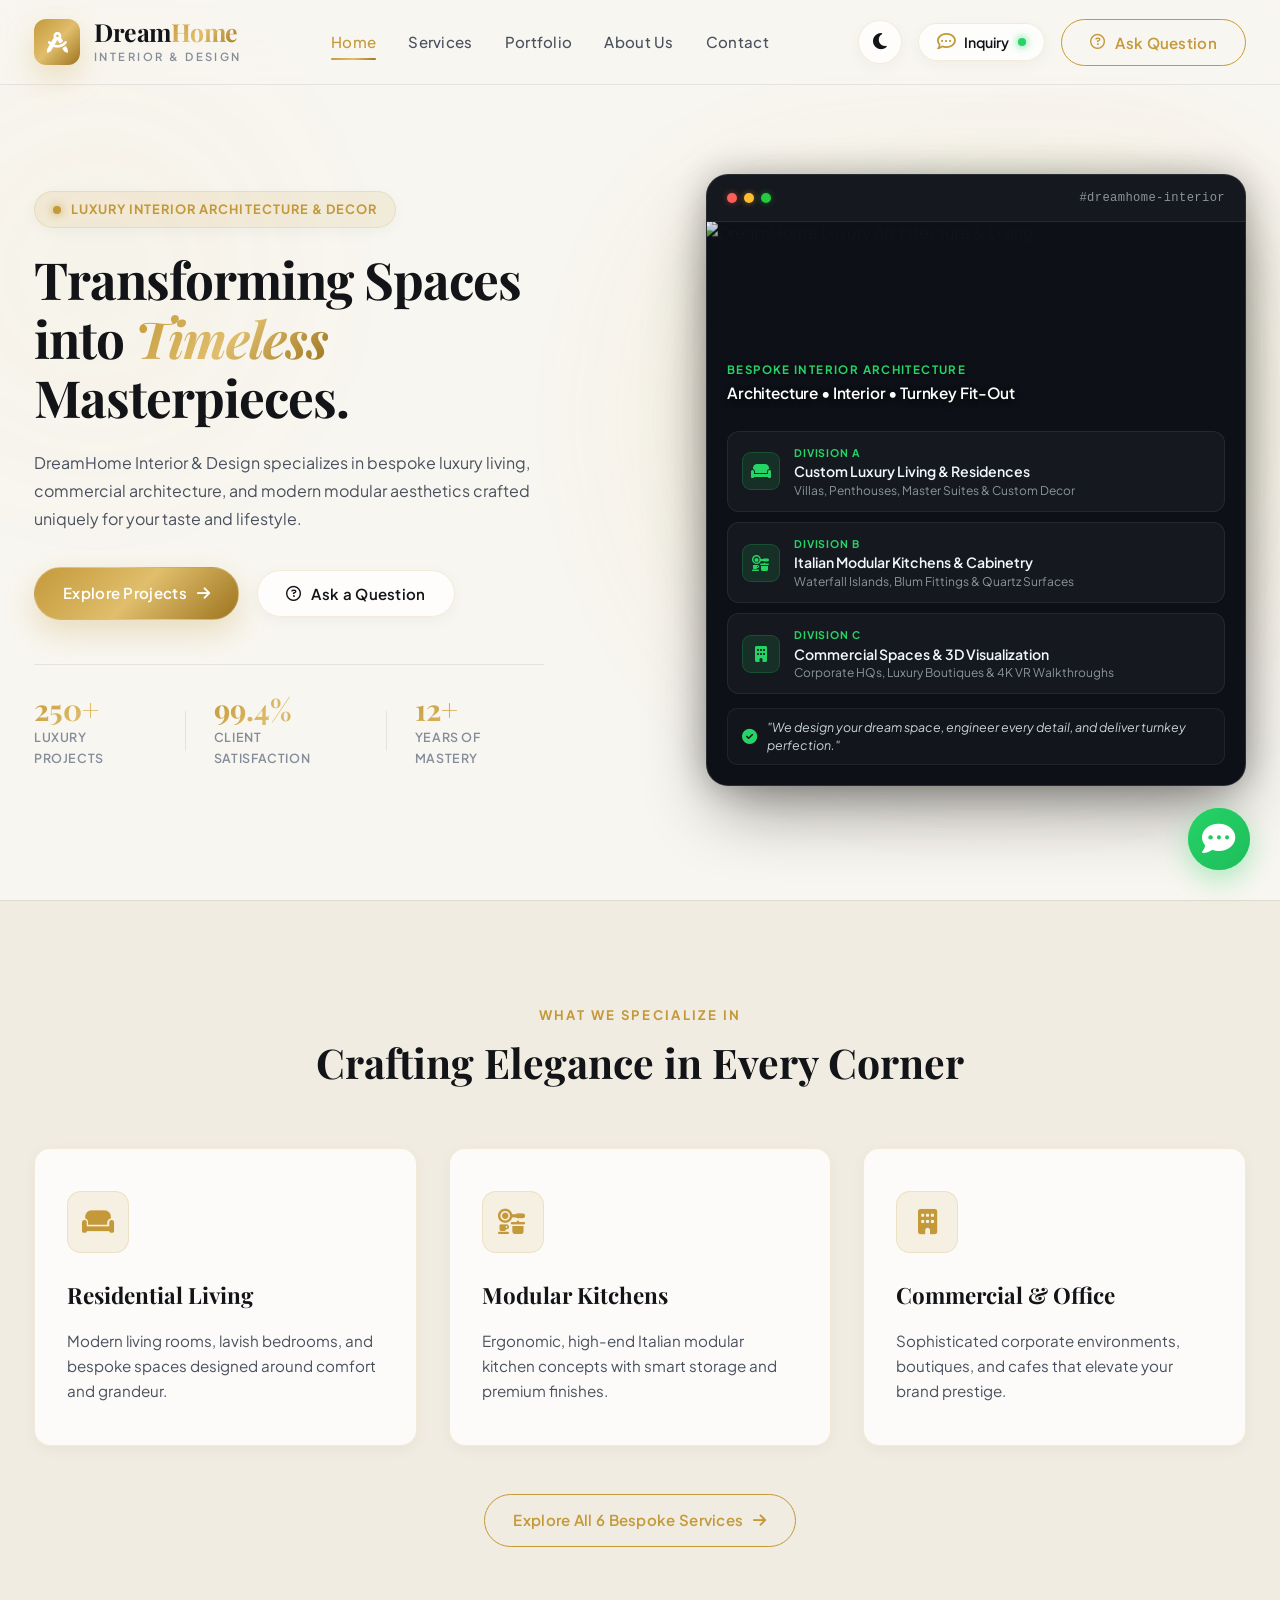
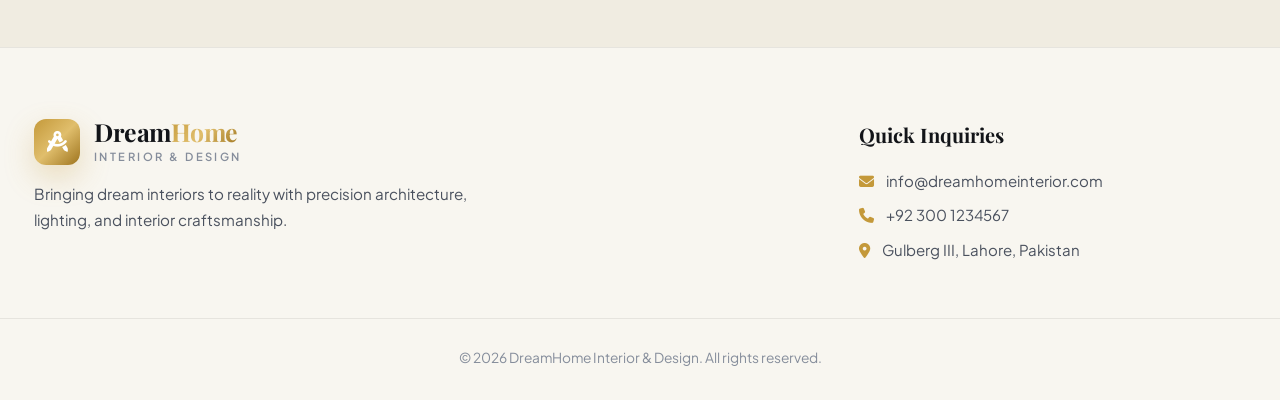
==== commit 82bb715f: "first commit" ====
--- a/index.html
+++ b/index.html
@@ -283,10 +283,13 @@
     <footer class="footer" id="contact">
         <div class="container footer-content">
             <div class="footer-brand">
-                <div class="logo-text">
-                    <span class="brand-name">Dream<span>Home</span></span>
-                    <span class="brand-sub">Interior & Design</span>
-                </div>
+                <a href="index.html" class="logo">
+                    <span class="logo-mark"><i class="fa-solid fa-compass-drafting"></i></span>
+                    <div class="logo-text">
+                        <span class="brand-name">Dream<span>Home</span></span>
+                        <span class="brand-sub">Interior & Design</span>
+                    </div>
+                </a>
                 <p>Bringing dream interiors to reality with precision architecture, lighting, and interior craftsmanship.</p>
             </div>
             <div class="footer-links">
--- a/style.css
+++ b/style.css
@@ -99,6 +99,8 @@
     scroll-behavior: smooth;
     font-size: 16px;
     -webkit-text-size-adjust: 100%;
+    overflow-x: hidden;
+    width: 100%;
 }
 
 body {
@@ -107,6 +109,7 @@
     color: var(--text-primary);
     line-height: 1.65;
     overflow-x: hidden;
+    width: 100%;
     position: relative;
     transition: background-color 0.45s ease, color 0.45s ease;
     -webkit-font-smoothing: antialiased;
@@ -139,6 +142,7 @@
     max-width: 1260px;
     margin: 0 auto;
     padding: 0 24px;
+    box-sizing: border-box;
 }
 
 /* ---------- 3. AMBIENT GLOW BACKDROPS ---------- */
@@ -1092,8 +1096,16 @@
     margin-bottom: 45px;
 }
 
+.footer-brand .logo {
+    display: inline-flex;
+    align-items: center;
+    gap: 14px;
+    text-decoration: none;
+    margin-bottom: 2px;
+}
+
 .footer-brand p {
-    margin-top: 18px;
+    margin-top: 14px;
     color: var(--text-secondary);
     max-width: 440px;
     font-size: 0.95rem;
@@ -2035,6 +2047,11 @@
         padding: 45px 30px;
     }
 
+    .cta-content {
+        margin: 0 auto;
+        text-align: center;
+    }
+
     .cta-actions {
         justify-content: center;
         flex-wrap: wrap;
@@ -2155,6 +2172,8 @@
     display: flex;
     flex-direction: column;
     justify-content: flex-end;
+    align-items: center;
+    text-align: center;
     padding: 34px 28px;
     color: #ffffff;
     opacity: 0.95;
@@ -2169,6 +2188,7 @@
     font-weight: 700;
     color: var(--gold-light);
     margin-bottom: 6px;
+    text-align: center;
 }
 
 .portfolio-overlay h3 {
@@ -2177,6 +2197,7 @@
     color: #ffffff;
     margin-bottom: 6px;
     line-height: 1.25;
+    text-align: center;
 }
 
 .portfolio-meta {
@@ -2184,6 +2205,7 @@
     color: rgba(255, 255, 255, 0.78);
     display: flex;
     align-items: center;
+    justify-content: center;
     gap: 8px;
     margin-bottom: 18px;
 }
@@ -2195,6 +2217,7 @@
 .portfolio-view-btn {
     display: inline-flex;
     align-items: center;
+    justify-content: center;
     gap: 10px;
     padding: 10px 22px;
     border-radius: var(--radius-full);
@@ -2206,6 +2229,7 @@
     cursor: pointer;
     backdrop-filter: blur(8px);
     width: fit-content;
+    margin: 0 auto;
     transition: var(--transition);
 }
 
@@ -2334,6 +2358,18 @@
 
 .project-modal-info {
     padding: 32px 28px;
+    text-align: center;
+    display: flex;
+    flex-direction: column;
+    align-items: center;
+}
+
+.project-modal-info .portfolio-meta {
+    justify-content: center;
+}
+
+.project-modal-info .btn {
+    margin: 0 auto;
 }
 
 .project-modal-info h3 {
@@ -2348,6 +2384,7 @@
     color: var(--text-secondary);
     line-height: 1.7;
     margin: 16px 0 24px;
+    text-align: center;
 }
 
 /* Responsive Media Queries for Portfolio */
@@ -2361,10 +2398,34 @@
     .spotlight-card {
         grid-template-columns: 1fr;
         padding: 38px 28px;
+        text-align: center;
+    }
+
+    .spotlight-content {
+        display: flex;
+        flex-direction: column;
+        align-items: center;
+        text-align: center;
+        margin: 0 auto;
+    }
+
+    .spotlight-badge {
+        margin: 0 auto 16px;
+    }
+
+    .spotlight-stats {
+        justify-content: center;
+        width: 100%;
+    }
+
+    .spotlight-content .btn {
+        margin: 0 auto;
     }
 
     .spotlight-image {
         height: 300px;
+        width: 100%;
+        margin: 0 auto;
     }
 }
 
@@ -2700,6 +2761,8 @@
 .contact-main-section {
     padding: 90px 0;
     background-color: var(--bg-primary);
+    width: 100%;
+    overflow: hidden;
 }
 
 .contact-layout-grid {
@@ -2707,6 +2770,20 @@
     grid-template-columns: 1fr 1.25fr;
     gap: 60px;
     align-items: flex-start;
+    width: 100%;
+    box-sizing: border-box;
+}
+
+.contact-info-col {
+    width: 100%;
+    box-sizing: border-box;
+    min-width: 0;
+}
+
+.contact-form-col {
+    width: 100%;
+    box-sizing: border-box;
+    min-width: 0;
 }
 
 .contact-intro {
@@ -2721,6 +2798,8 @@
     flex-direction: column;
     gap: 20px;
     margin-bottom: 35px;
+    width: 100%;
+    box-sizing: border-box;
 }
 
 .contact-card {
@@ -2733,10 +2812,13 @@
     border-radius: var(--radius-md);
     box-shadow: var(--shadow-sm);
     transition: var(--transition);
+    width: 100%;
+    box-sizing: border-box;
+    min-width: 0;
 }
 
 .contact-card:hover {
-    transform: translateX(6px);
+    transform: translateY(-3px);
     border-color: var(--gold-primary);
 }
 
@@ -2754,17 +2836,28 @@
     border: 1px solid var(--border-card);
 }
 
+.contact-card-content {
+    flex: 1;
+    min-width: 0;
+    overflow-wrap: break-word;
+    word-break: break-word;
+}
+
 .contact-card-content h4 {
     font-family: var(--font-heading);
     font-size: 1.15rem;
     color: var(--text-primary);
     margin-bottom: 6px;
+    overflow-wrap: break-word;
+    word-break: break-word;
 }
 
 .contact-card-content p {
     font-size: 0.92rem;
     color: var(--text-secondary);
     line-height: 1.5;
+    overflow-wrap: break-word;
+    word-break: break-word;
 }
 
 .contact-card-content a:hover {
@@ -2780,12 +2873,21 @@
     border: 1.5px solid rgba(37, 211, 102, 0.28);
     padding: 22px 24px;
     border-radius: var(--radius-md);
+    width: 100%;
+    box-sizing: border-box;
+    min-width: 0;
 }
 
 .quick-wa-box > i {
     font-size: 2.2rem;
     color: var(--whatsapp-base);
     flex-shrink: 0;
+}
+
+.quick-wa-box div {
+    flex: 1;
+    min-width: 0;
+    overflow-wrap: break-word;
 }
 
 .quick-wa-box strong {
@@ -2821,6 +2923,9 @@
     box-shadow: var(--shadow-lg);
     backdrop-filter: blur(12px);
     -webkit-backdrop-filter: blur(12px);
+    width: 100%;
+    box-sizing: border-box;
+    min-width: 0;
 }
 
 .form-card-header {
@@ -2843,18 +2948,24 @@
     display: flex;
     flex-direction: column;
     gap: 18px;
+    width: 100%;
+    box-sizing: border-box;
 }
 
 .form-row {
     display: grid;
     grid-template-columns: 1fr 1fr;
     gap: 18px;
+    width: 100%;
+    box-sizing: border-box;
 }
 
 /* Map Section */
 .map-section {
     padding: 20px 0 90px;
     background-color: var(--bg-primary);
+    width: 100%;
+    overflow: hidden;
 }
 
 .map-card-wrapper {
@@ -2863,6 +2974,8 @@
     border-radius: var(--radius-lg);
     overflow: hidden;
     box-shadow: var(--shadow-lg);
+    width: 100%;
+    box-sizing: border-box;
 }
 
 .map-header {
@@ -2872,6 +2985,13 @@
     justify-content: space-between;
     gap: 20px;
     border-bottom: 1px solid var(--border-color);
+    width: 100%;
+    box-sizing: border-box;
+}
+
+.map-header-text {
+    flex: 1;
+    min-width: 0;
 }
 
 .map-header-text h3 {
@@ -2899,8 +3019,18 @@
 
 .map-iframe-container {
     width: 100%;
+    max-width: 100%;
     height: 380px;
     background: var(--bg-secondary);
+    overflow: hidden;
+    box-sizing: border-box;
+}
+
+.map-iframe-container iframe {
+    display: block;
+    width: 100%;
+    max-width: 100%;
+    border: 0;
 }
 
 /* FAQ Accordion Section */
@@ -2908,6 +3038,8 @@
     padding: 90px 0 100px;
     background-color: var(--bg-secondary);
     border-top: 1px solid var(--border-color);
+    width: 100%;
+    overflow: hidden;
 }
 
 .faq-accordion-grid {
@@ -2916,6 +3048,8 @@
     display: flex;
     flex-direction: column;
     gap: 16px;
+    width: 100%;
+    box-sizing: border-box;
 }
 
 .faq-item {
@@ -2925,6 +3059,8 @@
     overflow: hidden;
     box-shadow: var(--shadow-sm);
     transition: var(--transition);
+    width: 100%;
+    box-sizing: border-box;
 }
 
 .faq-item.active {
@@ -2940,18 +3076,24 @@
     gap: 16px;
     cursor: pointer;
     user-select: none;
+    width: 100%;
+    box-sizing: border-box;
 }
 
 .faq-question h4 {
     font-family: var(--font-heading);
     font-size: 1.18rem;
     color: var(--text-primary);
+    flex: 1;
+    min-width: 0;
+    overflow-wrap: break-word;
 }
 
 .faq-question i {
     color: var(--gold-primary);
     font-size: 1.1rem;
     transition: transform 0.3s ease;
+    flex-shrink: 0;
 }
 
 .faq-item.active .faq-question i {
@@ -2963,6 +3105,8 @@
     overflow: hidden;
     transition: max-height 0.4s var(--ease-smooth), padding 0.3s ease;
     padding: 0 26px;
+    width: 100%;
+    box-sizing: border-box;
 }
 
 .faq-item.active .faq-answer {
@@ -3014,21 +3158,40 @@
     .contact-layout-grid {
         grid-template-columns: 1fr;
         gap: 45px;
+        width: 100%;
     }
 
     .contact-info-col {
-        max-width: 700px;
+        max-width: 720px;
         margin: 0 auto;
         width: 100%;
+        box-sizing: border-box;
+    }
+
+    .contact-form-col {
+        max-width: 720px;
+        margin: 0 auto;
+        width: 100%;
+        box-sizing: border-box;
     }
 
     .form-wrapper-card {
-        max-width: 700px;
+        max-width: 720px;
         margin: 0 auto;
+        width: 100%;
+        box-sizing: border-box;
     }
 }
 
 @media (max-width: 768px) {
+    .container {
+        padding: 0 20px;
+    }
+
+    .contact-main-section {
+        padding: 65px 0;
+    }
+
     .story-img-wrapper {
         height: 380px;
     }
@@ -3043,24 +3206,65 @@
 
     .form-row {
         grid-template-columns: 1fr;
+        gap: 16px;
     }
 
     .form-wrapper-card {
         padding: 30px 22px;
+        width: 100%;
     }
 
     .quick-wa-box {
         flex-direction: column;
         text-align: center;
+        padding: 20px 18px;
+        gap: 14px;
+    }
+
+    .quick-wa-box .wa-chat-btn {
+        width: 100%;
+        justify-content: center;
     }
 
     .map-header {
         flex-direction: column;
         align-items: flex-start;
+        padding: 20px 20px;
+        gap: 14px;
+    }
+
+    .map-header .btn {
+        width: 100%;
+        justify-content: center;
+    }
+
+    .footer-content {
+        grid-template-columns: 1fr;
+        text-align: center;
+        gap: 36px;
+    }
+
+    .footer-brand {
+        display: flex;
+        flex-direction: column;
+        align-items: center;
+    }
+
+    .footer-brand p {
+        margin: 14px auto 0;
+        text-align: center;
+    }
+
+    .footer-links p {
+        justify-content: center;
     }
 }
 
 @media (max-width: 480px) {
+    .container {
+        padding: 0 16px;
+    }
+
     .stats-counter-grid {
         grid-template-columns: 1fr;
     }
@@ -3073,12 +3277,68 @@
         font-size: 1.6rem;
     }
 
+    .contact-card {
+        padding: 16px 14px;
+        gap: 12px;
+    }
+
+    .contact-card-icon {
+        width: 42px;
+        height: 42px;
+        font-size: 1.15rem;
+    }
+
+    .contact-card-content h4 {
+        font-size: 1.05rem;
+    }
+
+    .contact-card-content p {
+        font-size: 0.86rem;
+    }
+
+    .form-wrapper-card {
+        padding: 22px 14px;
+        border-radius: var(--radius-md);
+    }
+
+    .form-card-header h3 {
+        font-size: 1.45rem;
+    }
+
+    .form-group input,
+    .form-group select,
+    .form-group textarea {
+        padding: 11px 14px;
+        font-size: 0.9rem;
+    }
+
+    .submit-btn {
+        font-size: 0.92rem;
+        padding: 13px 16px;
+    }
+
+    .map-header {
+        padding: 16px 14px;
+    }
+
+    .map-iframe-container {
+        height: 280px;
+    }
+
     .faq-question {
-        padding: 18px 20px;
+        padding: 16px 16px;
     }
 
     .faq-question h4 {
-        font-size: 1.05rem;
-    }
-}
-
+        font-size: 1rem;
+    }
+
+    .faq-answer {
+        padding: 0 16px;
+    }
+
+    .faq-item.active .faq-answer {
+        padding: 0 16px 18px;
+    }
+}
+
